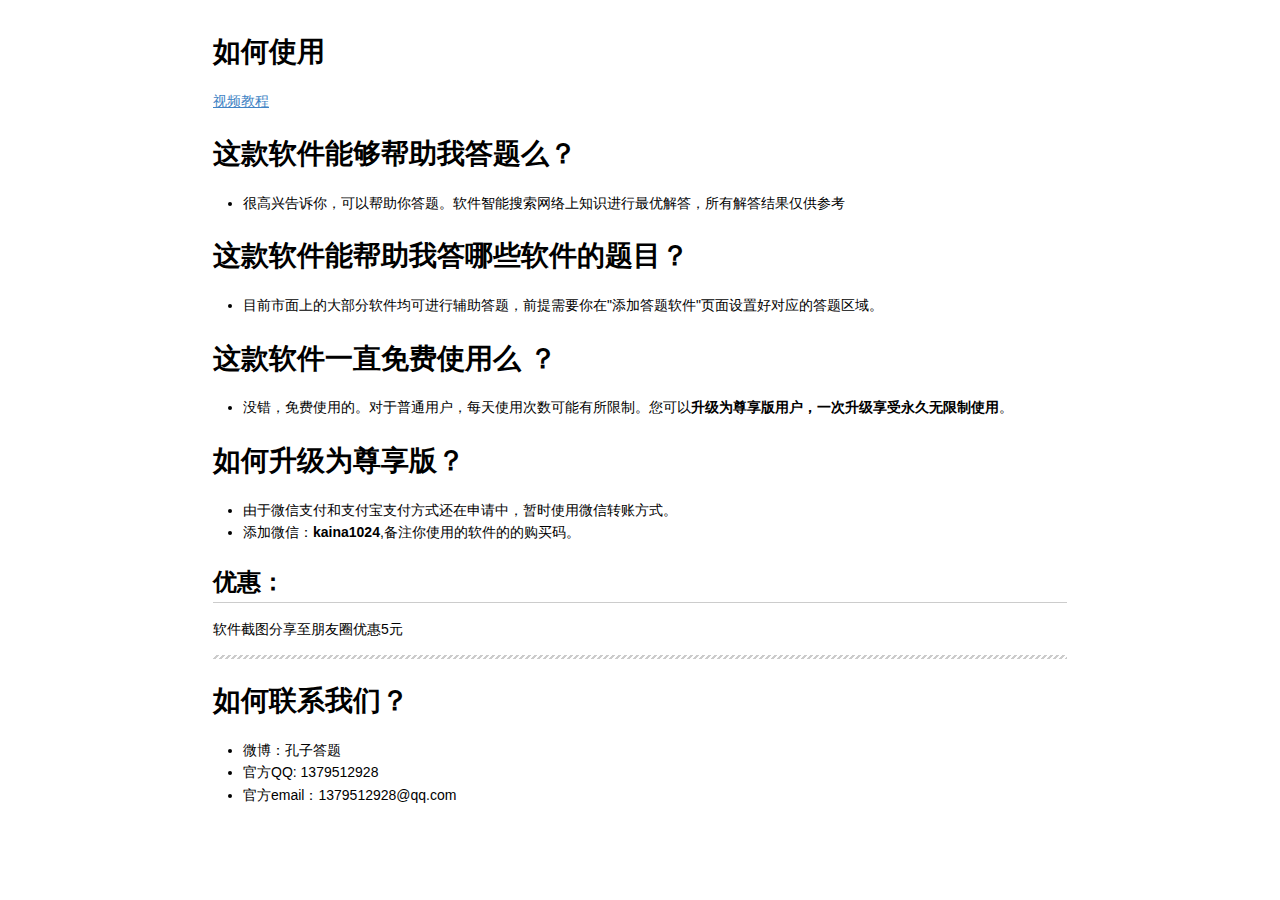
==== index.html @ ead8c7f6 "Update index.html" ====
<!DOCTYPE html>
<html>

<head>

<meta charset="utf-8">
<meta name="viewport" content="width=device-width, initial-scale=1.0, user-scalable=yes">
<title>孔子答题，一切如此简单</title>


<style type="text/css">
body {
  font-family: Helvetica, arial, sans-serif;
  font-size: 14px;
  line-height: 1.6;
  padding-top: 10px;
  padding-bottom: 10px;
  background-color: white;
  padding: 30px; }

body > *:first-child {
  margin-top: 0 !important; }
body > *:last-child {
  margin-bottom: 0 !important; }

a {
  color: #4183C4; }
a.absent {
  color: #cc0000; }
a.anchor {
  display: block;
  padding-left: 30px;
  margin-left: -30px;
  cursor: pointer;
  position: absolute;
  top: 0;
  left: 0;
  bottom: 0; }

h1, h2, h3, h4, h5, h6 {
  margin: 20px 0 10px;
  padding: 0;
  font-weight: bold;
  -webkit-font-smoothing: antialiased;
  cursor: text;
  position: relative; }

h1:hover a.anchor, h2:hover a.anchor, h3:hover a.anchor, h4:hover a.anchor, h5:hover a.anchor, h6:hover a.anchor {
  background: url([data-uri]) no-repeat 10px center;
  text-decoration: none; }

h1 tt, h1 code {
  font-size: inherit; }

h2 tt, h2 code {
  font-size: inherit; }

h3 tt, h3 code {
  font-size: inherit; }

h4 tt, h4 code {
  font-size: inherit; }

h5 tt, h5 code {
  font-size: inherit; }

h6 tt, h6 code {
  font-size: inherit; }

h1 {
  font-size: 28px;
  color: black; }

h2 {
  font-size: 24px;
  border-bottom: 1px solid #cccccc;
  color: black; }

h3 {
  font-size: 18px; }

h4 {
  font-size: 16px; }

h5 {
  font-size: 14px; }

h6 {
  color: #777777;
  font-size: 14px; }

p, blockquote, ul, ol, dl, li, table, pre {
  margin: 15px 0; }

hr {
  background: transparent url([data-uri]) repeat-x 0 0;
  border: 0 none;
  color: #cccccc;
  height: 4px;
  padding: 0;
}

body > h2:first-child {
  margin-top: 0;
  padding-top: 0; }
body > h1:first-child {
  margin-top: 0;
  padding-top: 0; }
  body > h1:first-child + h2 {
    margin-top: 0;
    padding-top: 0; }
body > h3:first-child, body > h4:first-child, body > h5:first-child, body > h6:first-child {
  margin-top: 0;
  padding-top: 0; }

a:first-child h1, a:first-child h2, a:first-child h3, a:first-child h4, a:first-child h5, a:first-child h6 {
  margin-top: 0;
  padding-top: 0; }

h1 p, h2 p, h3 p, h4 p, h5 p, h6 p {
  margin-top: 0; }

li p.first {
  display: inline-block; }
li {
  margin: 0; }
ul, ol {
  padding-left: 30px; }

ul :first-child, ol :first-child {
  margin-top: 0; }

dl {
  padding: 0; }
  dl dt {
    font-size: 14px;
    font-weight: bold;
    font-style: italic;
    padding: 0;
    margin: 15px 0 5px; }
    dl dt:first-child {
      padding: 0; }
    dl dt > :first-child {
      margin-top: 0; }
    dl dt > :last-child {
      margin-bottom: 0; }
  dl dd {
    margin: 0 0 15px;
    padding: 0 15px; }
    dl dd > :first-child {
      margin-top: 0; }
    dl dd > :last-child {
      margin-bottom: 0; }

blockquote {
  border-left: 4px solid #dddddd;
  padding: 0 15px;
  color: #777777; }
  blockquote > :first-child {
    margin-top: 0; }
  blockquote > :last-child {
    margin-bottom: 0; }

table {
  padding: 0;border-collapse: collapse; }
  table tr {
    border-top: 1px solid #cccccc;
    background-color: white;
    margin: 0;
    padding: 0; }
    table tr:nth-child(2n) {
      background-color: #f8f8f8; }
    table tr th {
      font-weight: bold;
      border: 1px solid #cccccc;
      margin: 0;
      padding: 6px 13px; }
    table tr td {
      border: 1px solid #cccccc;
      margin: 0;
      padding: 6px 13px; }
    table tr th :first-child, table tr td :first-child {
      margin-top: 0; }
    table tr th :last-child, table tr td :last-child {
      margin-bottom: 0; }

img {
  max-width: 100%; }

span.frame {
  display: block;
  overflow: hidden; }
  span.frame > span {
    border: 1px solid #dddddd;
    display: block;
    float: left;
    overflow: hidden;
    margin: 13px 0 0;
    padding: 7px;
    width: auto; }
  span.frame span img {
    display: block;
    float: left; }
  span.frame span span {
    clear: both;
    color: #333333;
    display: block;
    padding: 5px 0 0; }
span.align-center {
  display: block;
  overflow: hidden;
  clear: both; }
  span.align-center > span {
    display: block;
    overflow: hidden;
    margin: 13px auto 0;
    text-align: center; }
  span.align-center span img {
    margin: 0 auto;
    text-align: center; }
span.align-right {
  display: block;
  overflow: hidden;
  clear: both; }
  span.align-right > span {
    display: block;
    overflow: hidden;
    margin: 13px 0 0;
    text-align: right; }
  span.align-right span img {
    margin: 0;
    text-align: right; }
span.float-left {
  display: block;
  margin-right: 13px;
  overflow: hidden;
  float: left; }
  span.float-left span {
    margin: 13px 0 0; }
span.float-right {
  display: block;
  margin-left: 13px;
  overflow: hidden;
  float: right; }
  span.float-right > span {
    display: block;
    overflow: hidden;
    margin: 13px auto 0;
    text-align: right; }

code, tt {
  margin: 0 2px;
  padding: 0 5px;
  white-space: nowrap;
  border: 1px solid #eaeaea;
  background-color: #f8f8f8;
  border-radius: 3px; }

pre code {
  margin: 0;
  padding: 0;
  white-space: pre;
  border: none;
  background: transparent; }

.highlight pre {
  background-color: #f8f8f8;
  border: 1px solid #cccccc;
  font-size: 13px;
  line-height: 19px;
  overflow: auto;
  padding: 6px 10px;
  border-radius: 3px; }

pre {
  background-color: #f8f8f8;
  border: 1px solid #cccccc;
  font-size: 13px;
  line-height: 19px;
  overflow: auto;
  padding: 6px 10px;
  border-radius: 3px; }
  pre code, pre tt {
    background-color: transparent;
    border: none; }

sup {
    font-size: 0.83em;
    vertical-align: super;
    line-height: 0;
}

kbd {
  display: inline-block;
  padding: 3px 5px;
  font-size: 11px;
  line-height: 10px;
  color: #555;
  vertical-align: middle;
  background-color: #fcfcfc;
  border: solid 1px #ccc;
  border-bottom-color: #bbb;
  border-radius: 3px;
  box-shadow: inset 0 -1px 0 #bbb
}

* {
	-webkit-print-color-adjust: exact;
}
@media screen and (min-width: 914px) {
    body {
        width: 854px;
        margin:0 auto;
    }
}
@media print {
	table, pre {
		page-break-inside: avoid;
	}
	pre {
		word-wrap: break-word;
	}
}
</style>

<style type="text/css">
/**
 * prism.js default theme for JavaScript, CSS and HTML
 * Based on dabblet (http://dabblet.com)
 * @author Lea Verou
 */

code[class*="language-"],
pre[class*="language-"] {
	color: black;
	background: none;
	text-shadow: 0 1px white;
	font-family: Consolas, Monaco, 'Andale Mono', 'Ubuntu Mono', monospace;
	text-align: left;
	white-space: pre;
	word-spacing: normal;
	word-break: normal;
	word-wrap: normal;
	line-height: 1.5;

	-moz-tab-size: 4;
	-o-tab-size: 4;
	tab-size: 4;

	-webkit-hyphens: none;
	-moz-hyphens: none;
	-ms-hyphens: none;
	hyphens: none;
}

pre[class*="language-"]::-moz-selection, pre[class*="language-"] ::-moz-selection,
code[class*="language-"]::-moz-selection, code[class*="language-"] ::-moz-selection {
	text-shadow: none;
	background: #b3d4fc;
}

pre[class*="language-"]::selection, pre[class*="language-"] ::selection,
code[class*="language-"]::selection, code[class*="language-"] ::selection {
	text-shadow: none;
	background: #b3d4fc;
}

@media print {
	code[class*="language-"],
	pre[class*="language-"] {
		text-shadow: none;
	}
}

/* Code blocks */
pre[class*="language-"] {
	padding: 1em;
	margin: .5em 0;
	overflow: auto;
}

:not(pre) > code[class*="language-"],
pre[class*="language-"] {
	background: #f5f2f0;
}

/* Inline code */
:not(pre) > code[class*="language-"] {
	padding: .1em;
	border-radius: .3em;
	white-space: normal;
}

.token.comment,
.token.prolog,
.token.doctype,
.token.cdata {
	color: slategray;
}

.token.punctuation {
	color: #999;
}

.namespace {
	opacity: .7;
}

.token.property,
.token.tag,
.token.boolean,
.token.number,
.token.constant,
.token.symbol,
.token.deleted {
	color: #905;
}

.token.selector,
.token.attr-name,
.token.string,
.token.char,
.token.builtin,
.token.inserted {
	color: #690;
}

.token.operator,
.token.entity,
.token.url,
.language-css .token.string,
.style .token.string {
	color: #a67f59;
	background: hsla(0, 0%, 100%, .5);
}

.token.atrule,
.token.attr-value,
.token.keyword {
	color: #07a;
}

.token.function {
	color: #DD4A68;
}

.token.regex,
.token.important,
.token.variable {
	color: #e90;
}

.token.important,
.token.bold {
	font-weight: bold;
}
.token.italic {
	font-style: italic;
}

.token.entity {
	cursor: help;
}
</style>


</head>

<body>

<h1 id="toc_0">如何使用</h1>

<p><a href="http://www.meipai.com/media/944065412?uid=1571356041">视频教程</a></p>

<h1 id="toc_1">这款软件能够帮助我答题么？</h1>

<ul>
<li>很高兴告诉你，可以帮助你答题。软件智能搜索网络上知识进行最优解答，所有解答结果仅供参考</li>
</ul>

<h1 id="toc_2">这款软件能帮助我答哪些软件的题目？</h1>

<ul>
<li>目前市面上的大部分软件均可进行辅助答题，前提需要你在&quot;添加答题软件&quot;页面设置好对应的答题区域。</li>
</ul>

<h1 id="toc_3">这款软件一直免费使用么 ？</h1>

<ul>
<li>没错，免费使用的。对于普通用户，每天使用次数可能有所限制。您可以<strong>升级为尊享版用户，一次升级享受永久无限制使用</strong>。</li>
</ul>

<h1 id="toc_4">如何升级为尊享版？</h1>

<ul>
<li>由于微信支付和支付宝支付方式还在申请中，暂时使用微信转账方式。</li>
<li>添加微信：<strong>kaina1024</strong>,备注你使用的软件的的购买码。</li>
</ul>

<h2 id="toc_5">优惠：</h2>

<p>软件截图分享至朋友圈优惠5元</p>

<hr>

<h1 id="toc_6">如何联系我们？</h1>

<ul>
<li>微博：孔子答题</li>
<li>官方QQ: 1379512928</li>
<li>官方email：1379512928@qq.com</li>
</ul>



<script type="text/javascript">
var _self="undefined"!=typeof window?window:"undefined"!=typeof WorkerGlobalScope&&self instanceof WorkerGlobalScope?self:{},Prism=function(){var e=/\blang(?:uage)?-(\w+)\b/i,t=0,n=_self.Prism={util:{encode:function(e){return e instanceof a?new a(e.type,n.util.encode(e.content),e.alias):"Array"===n.util.type(e)?e.map(n.util.encode):e.replace(/&/g,"&amp;").replace(/</g,"&lt;").replace(/\u00a0/g," ")},type:function(e){return Object.prototype.toString.call(e).match(/\[object (\w+)\]/)[1]},objId:function(e){return e.__id||Object.defineProperty(e,"__id",{value:++t}),e.__id},clone:function(e){var t=n.util.type(e);switch(t){case"Object":var a={};for(var r in e)e.hasOwnProperty(r)&&(a[r]=n.util.clone(e[r]));return a;case"Array":return e.map&&e.map(function(e){return n.util.clone(e)})}return e}},languages:{extend:function(e,t){var a=n.util.clone(n.languages[e]);for(var r in t)a[r]=t[r];return a},insertBefore:function(e,t,a,r){r=r||n.languages;var l=r[e];if(2==arguments.length){a=arguments[1];for(var i in a)a.hasOwnProperty(i)&&(l[i]=a[i]);return l}var o={};for(var s in l)if(l.hasOwnProperty(s)){if(s==t)for(var i in a)a.hasOwnProperty(i)&&(o[i]=a[i]);o[s]=l[s]}return n.languages.DFS(n.languages,function(t,n){n===r[e]&&t!=e&&(this[t]=o)}),r[e]=o},DFS:function(e,t,a,r){r=r||{};for(var l in e)e.hasOwnProperty(l)&&(t.call(e,l,e[l],a||l),"Object"!==n.util.type(e[l])||r[n.util.objId(e[l])]?"Array"!==n.util.type(e[l])||r[n.util.objId(e[l])]||(r[n.util.objId(e[l])]=!0,n.languages.DFS(e[l],t,l,r)):(r[n.util.objId(e[l])]=!0,n.languages.DFS(e[l],t,null,r)))}},plugins:{},highlightAll:function(e,t){var a={callback:t,selector:'code[class*="language-"], [class*="language-"] code, code[class*="lang-"], [class*="lang-"] code'};n.hooks.run("before-highlightall",a);for(var r,l=a.elements||document.querySelectorAll(a.selector),i=0;r=l[i++];)n.highlightElement(r,e===!0,a.callback)},highlightElement:function(t,a,r){for(var l,i,o=t;o&&!e.test(o.className);)o=o.parentNode;o&&(l=(o.className.match(e)||[,""])[1],i=n.languages[l]),t.className=t.className.replace(e,"").replace(/\s+/g," ")+" language-"+l,o=t.parentNode,/pre/i.test(o.nodeName)&&(o.className=o.className.replace(e,"").replace(/\s+/g," ")+" language-"+l);var s=t.textContent,u={element:t,language:l,grammar:i,code:s};if(!s||!i)return n.hooks.run("complete",u),void 0;if(n.hooks.run("before-highlight",u),a&&_self.Worker){var c=new Worker(n.filename);c.onmessage=function(e){u.highlightedCode=e.data,n.hooks.run("before-insert",u),u.element.innerHTML=u.highlightedCode,r&&r.call(u.element),n.hooks.run("after-highlight",u),n.hooks.run("complete",u)},c.postMessage(JSON.stringify({language:u.language,code:u.code,immediateClose:!0}))}else u.highlightedCode=n.highlight(u.code,u.grammar,u.language),n.hooks.run("before-insert",u),u.element.innerHTML=u.highlightedCode,r&&r.call(t),n.hooks.run("after-highlight",u),n.hooks.run("complete",u)},highlight:function(e,t,r){var l=n.tokenize(e,t);return a.stringify(n.util.encode(l),r)},tokenize:function(e,t){var a=n.Token,r=[e],l=t.rest;if(l){for(var i in l)t[i]=l[i];delete t.rest}e:for(var i in t)if(t.hasOwnProperty(i)&&t[i]){var o=t[i];o="Array"===n.util.type(o)?o:[o];for(var s=0;s<o.length;++s){var u=o[s],c=u.inside,g=!!u.lookbehind,h=!!u.greedy,f=0,d=u.alias;u=u.pattern||u;for(var p=0;p<r.length;p++){var m=r[p];if(r.length>e.length)break e;if(!(m instanceof a)){u.lastIndex=0;var y=u.exec(m),v=1;if(!y&&h&&p!=r.length-1){var b=r[p+1].matchedStr||r[p+1],k=m+b;if(p<r.length-2&&(k+=r[p+2].matchedStr||r[p+2]),u.lastIndex=0,y=u.exec(k),!y)continue;var w=y.index+(g?y[1].length:0);if(w>=m.length)continue;var _=y.index+y[0].length,P=m.length+b.length;if(v=3,P>=_){if(r[p+1].greedy)continue;v=2,k=k.slice(0,P)}m=k}if(y){g&&(f=y[1].length);var w=y.index+f,y=y[0].slice(f),_=w+y.length,S=m.slice(0,w),O=m.slice(_),j=[p,v];S&&j.push(S);var A=new a(i,c?n.tokenize(y,c):y,d,y,h);j.push(A),O&&j.push(O),Array.prototype.splice.apply(r,j)}}}}}return r},hooks:{all:{},add:function(e,t){var a=n.hooks.all;a[e]=a[e]||[],a[e].push(t)},run:function(e,t){var a=n.hooks.all[e];if(a&&a.length)for(var r,l=0;r=a[l++];)r(t)}}},a=n.Token=function(e,t,n,a,r){this.type=e,this.content=t,this.alias=n,this.matchedStr=a||null,this.greedy=!!r};if(a.stringify=function(e,t,r){if("string"==typeof e)return e;if("Array"===n.util.type(e))return e.map(function(n){return a.stringify(n,t,e)}).join("");var l={type:e.type,content:a.stringify(e.content,t,r),tag:"span",classes:["token",e.type],attributes:{},language:t,parent:r};if("comment"==l.type&&(l.attributes.spellcheck="true"),e.alias){var i="Array"===n.util.type(e.alias)?e.alias:[e.alias];Array.prototype.push.apply(l.classes,i)}n.hooks.run("wrap",l);var o="";for(var s in l.attributes)o+=(o?" ":"")+s+'="'+(l.attributes[s]||"")+'"';return"<"+l.tag+' class="'+l.classes.join(" ")+'" '+o+">"+l.content+"</"+l.tag+">"},!_self.document)return _self.addEventListener?(_self.addEventListener("message",function(e){var t=JSON.parse(e.data),a=t.language,r=t.code,l=t.immediateClose;_self.postMessage(n.highlight(r,n.languages[a],a)),l&&_self.close()},!1),_self.Prism):_self.Prism;var r=document.currentScript||[].slice.call(document.getElementsByTagName("script")).pop();return r&&(n.filename=r.src,document.addEventListener&&!r.hasAttribute("data-manual")&&document.addEventListener("DOMContentLoaded",n.highlightAll)),_self.Prism}();"undefined"!=typeof module&&module.exports&&(module.exports=Prism),"undefined"!=typeof global&&(global.Prism=Prism);
</script>


</body>

</html>
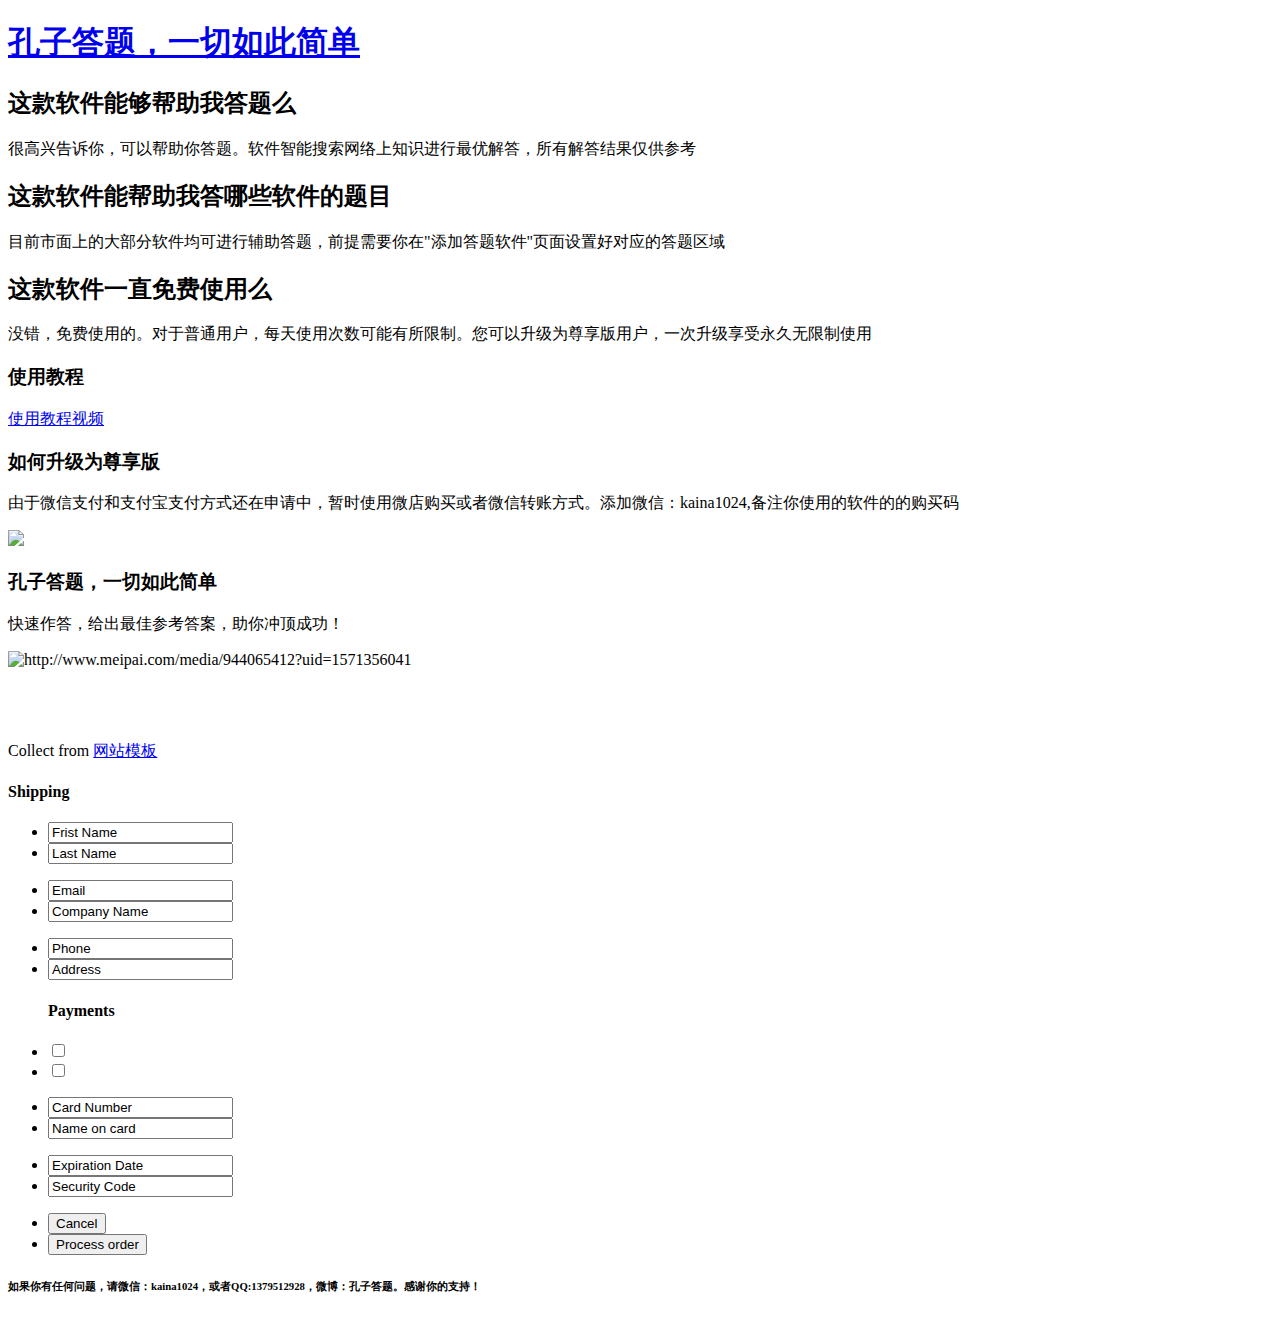
==== commit 783553e1: "Update index.html" ====
--- a/index.html
+++ b/index.html
@@ -1,523 +1,333 @@
-<!DOCTYPE html>
+<!DOCTYPE HTML>
 <html>
-
 <head>
-
-<meta charset="utf-8">
-<meta name="viewport" content="width=device-width, initial-scale=1.0, user-scalable=yes">
 <title>孔子答题，一切如此简单</title>
-
-
-<style type="text/css">
-body {
-  font-family: Helvetica, arial, sans-serif;
-  font-size: 14px;
-  line-height: 1.6;
-  padding-top: 10px;
-  padding-bottom: 10px;
-  background-color: white;
-  padding: 30px; }
-
-body > *:first-child {
-  margin-top: 0 !important; }
-body > *:last-child {
-  margin-bottom: 0 !important; }
-
-a {
-  color: #4183C4; }
-a.absent {
-  color: #cc0000; }
-a.anchor {
-  display: block;
-  padding-left: 30px;
-  margin-left: -30px;
-  cursor: pointer;
-  position: absolute;
-  top: 0;
-  left: 0;
-  bottom: 0; }
-
-h1, h2, h3, h4, h5, h6 {
-  margin: 20px 0 10px;
-  padding: 0;
-  font-weight: bold;
-  -webkit-font-smoothing: antialiased;
-  cursor: text;
-  position: relative; }
-
-h1:hover a.anchor, h2:hover a.anchor, h3:hover a.anchor, h4:hover a.anchor, h5:hover a.anchor, h6:hover a.anchor {
-  background: url([data-uri]) no-repeat 10px center;
-  text-decoration: none; }
-
-h1 tt, h1 code {
-  font-size: inherit; }
-
-h2 tt, h2 code {
-  font-size: inherit; }
-
-h3 tt, h3 code {
-  font-size: inherit; }
-
-h4 tt, h4 code {
-  font-size: inherit; }
-
-h5 tt, h5 code {
-  font-size: inherit; }
-
-h6 tt, h6 code {
-  font-size: inherit; }
-
-h1 {
-  font-size: 28px;
-  color: black; }
-
-h2 {
-  font-size: 24px;
-  border-bottom: 1px solid #cccccc;
-  color: black; }
-
-h3 {
-  font-size: 18px; }
-
-h4 {
-  font-size: 16px; }
-
-h5 {
-  font-size: 14px; }
-
-h6 {
-  color: #777777;
-  font-size: 14px; }
-
-p, blockquote, ul, ol, dl, li, table, pre {
-  margin: 15px 0; }
-
-hr {
-  background: transparent url([data-uri]) repeat-x 0 0;
-  border: 0 none;
-  color: #cccccc;
-  height: 4px;
-  padding: 0;
-}
-
-body > h2:first-child {
-  margin-top: 0;
-  padding-top: 0; }
-body > h1:first-child {
-  margin-top: 0;
-  padding-top: 0; }
-  body > h1:first-child + h2 {
-    margin-top: 0;
-    padding-top: 0; }
-body > h3:first-child, body > h4:first-child, body > h5:first-child, body > h6:first-child {
-  margin-top: 0;
-  padding-top: 0; }
-
-a:first-child h1, a:first-child h2, a:first-child h3, a:first-child h4, a:first-child h5, a:first-child h6 {
-  margin-top: 0;
-  padding-top: 0; }
-
-h1 p, h2 p, h3 p, h4 p, h5 p, h6 p {
-  margin-top: 0; }
-
-li p.first {
-  display: inline-block; }
-li {
-  margin: 0; }
-ul, ol {
-  padding-left: 30px; }
-
-ul :first-child, ol :first-child {
-  margin-top: 0; }
-
-dl {
-  padding: 0; }
-  dl dt {
-    font-size: 14px;
-    font-weight: bold;
-    font-style: italic;
-    padding: 0;
-    margin: 15px 0 5px; }
-    dl dt:first-child {
-      padding: 0; }
-    dl dt > :first-child {
-      margin-top: 0; }
-    dl dt > :last-child {
-      margin-bottom: 0; }
-  dl dd {
-    margin: 0 0 15px;
-    padding: 0 15px; }
-    dl dd > :first-child {
-      margin-top: 0; }
-    dl dd > :last-child {
-      margin-bottom: 0; }
-
-blockquote {
-  border-left: 4px solid #dddddd;
-  padding: 0 15px;
-  color: #777777; }
-  blockquote > :first-child {
-    margin-top: 0; }
-  blockquote > :last-child {
-    margin-bottom: 0; }
-
-table {
-  padding: 0;border-collapse: collapse; }
-  table tr {
-    border-top: 1px solid #cccccc;
-    background-color: white;
-    margin: 0;
-    padding: 0; }
-    table tr:nth-child(2n) {
-      background-color: #f8f8f8; }
-    table tr th {
-      font-weight: bold;
-      border: 1px solid #cccccc;
-      margin: 0;
-      padding: 6px 13px; }
-    table tr td {
-      border: 1px solid #cccccc;
-      margin: 0;
-      padding: 6px 13px; }
-    table tr th :first-child, table tr td :first-child {
-      margin-top: 0; }
-    table tr th :last-child, table tr td :last-child {
-      margin-bottom: 0; }
-
-img {
-  max-width: 100%; }
-
-span.frame {
-  display: block;
-  overflow: hidden; }
-  span.frame > span {
-    border: 1px solid #dddddd;
-    display: block;
-    float: left;
-    overflow: hidden;
-    margin: 13px 0 0;
-    padding: 7px;
-    width: auto; }
-  span.frame span img {
-    display: block;
-    float: left; }
-  span.frame span span {
-    clear: both;
-    color: #333333;
-    display: block;
-    padding: 5px 0 0; }
-span.align-center {
-  display: block;
-  overflow: hidden;
-  clear: both; }
-  span.align-center > span {
-    display: block;
-    overflow: hidden;
-    margin: 13px auto 0;
-    text-align: center; }
-  span.align-center span img {
-    margin: 0 auto;
-    text-align: center; }
-span.align-right {
-  display: block;
-  overflow: hidden;
-  clear: both; }
-  span.align-right > span {
-    display: block;
-    overflow: hidden;
-    margin: 13px 0 0;
-    text-align: right; }
-  span.align-right span img {
-    margin: 0;
-    text-align: right; }
-span.float-left {
-  display: block;
-  margin-right: 13px;
-  overflow: hidden;
-  float: left; }
-  span.float-left span {
-    margin: 13px 0 0; }
-span.float-right {
-  display: block;
-  margin-left: 13px;
-  overflow: hidden;
-  float: right; }
-  span.float-right > span {
-    display: block;
-    overflow: hidden;
-    margin: 13px auto 0;
-    text-align: right; }
-
-code, tt {
-  margin: 0 2px;
-  padding: 0 5px;
-  white-space: nowrap;
-  border: 1px solid #eaeaea;
-  background-color: #f8f8f8;
-  border-radius: 3px; }
-
-pre code {
-  margin: 0;
-  padding: 0;
-  white-space: pre;
-  border: none;
-  background: transparent; }
-
-.highlight pre {
-  background-color: #f8f8f8;
-  border: 1px solid #cccccc;
-  font-size: 13px;
-  line-height: 19px;
-  overflow: auto;
-  padding: 6px 10px;
-  border-radius: 3px; }
-
-pre {
-  background-color: #f8f8f8;
-  border: 1px solid #cccccc;
-  font-size: 13px;
-  line-height: 19px;
-  overflow: auto;
-  padding: 6px 10px;
-  border-radius: 3px; }
-  pre code, pre tt {
-    background-color: transparent;
-    border: none; }
-
-sup {
-    font-size: 0.83em;
-    vertical-align: super;
-    line-height: 0;
-}
-
-kbd {
-  display: inline-block;
-  padding: 3px 5px;
-  font-size: 11px;
-  line-height: 10px;
-  color: #555;
-  vertical-align: middle;
-  background-color: #fcfcfc;
-  border: solid 1px #ccc;
-  border-bottom-color: #bbb;
-  border-radius: 3px;
-  box-shadow: inset 0 -1px 0 #bbb
-}
-
-* {
-	-webkit-print-color-adjust: exact;
-}
-@media screen and (min-width: 914px) {
-    body {
-        width: 854px;
-        margin:0 auto;
-    }
-}
-@media print {
-	table, pre {
-		page-break-inside: avoid;
-	}
-	pre {
-		word-wrap: break-word;
-	}
-}
-</style>
-
-<style type="text/css">
-/**
- * prism.js default theme for JavaScript, CSS and HTML
- * Based on dabblet (http://dabblet.com)
- * @author Lea Verou
- */
-
-code[class*="language-"],
-pre[class*="language-"] {
-	color: black;
-	background: none;
-	text-shadow: 0 1px white;
-	font-family: Consolas, Monaco, 'Andale Mono', 'Ubuntu Mono', monospace;
-	text-align: left;
-	white-space: pre;
-	word-spacing: normal;
-	word-break: normal;
-	word-wrap: normal;
-	line-height: 1.5;
-
-	-moz-tab-size: 4;
-	-o-tab-size: 4;
-	tab-size: 4;
-
-	-webkit-hyphens: none;
-	-moz-hyphens: none;
-	-ms-hyphens: none;
-	hyphens: none;
-}
-
-pre[class*="language-"]::-moz-selection, pre[class*="language-"] ::-moz-selection,
-code[class*="language-"]::-moz-selection, code[class*="language-"] ::-moz-selection {
-	text-shadow: none;
-	background: #b3d4fc;
-}
-
-pre[class*="language-"]::selection, pre[class*="language-"] ::selection,
-code[class*="language-"]::selection, code[class*="language-"] ::selection {
-	text-shadow: none;
-	background: #b3d4fc;
-}
-
-@media print {
-	code[class*="language-"],
-	pre[class*="language-"] {
-		text-shadow: none;
-	}
-}
-
-/* Code blocks */
-pre[class*="language-"] {
-	padding: 1em;
-	margin: .5em 0;
-	overflow: auto;
-}
-
-:not(pre) > code[class*="language-"],
-pre[class*="language-"] {
-	background: #f5f2f0;
-}
-
-/* Inline code */
-:not(pre) > code[class*="language-"] {
-	padding: .1em;
-	border-radius: .3em;
-	white-space: normal;
-}
-
-.token.comment,
-.token.prolog,
-.token.doctype,
-.token.cdata {
-	color: slategray;
-}
-
-.token.punctuation {
-	color: #999;
-}
-
-.namespace {
-	opacity: .7;
-}
-
-.token.property,
-.token.tag,
-.token.boolean,
-.token.number,
-.token.constant,
-.token.symbol,
-.token.deleted {
-	color: #905;
-}
-
-.token.selector,
-.token.attr-name,
-.token.string,
-.token.char,
-.token.builtin,
-.token.inserted {
-	color: #690;
-}
-
-.token.operator,
-.token.entity,
-.token.url,
-.language-css .token.string,
-.style .token.string {
-	color: #a67f59;
-	background: hsla(0, 0%, 100%, .5);
-}
-
-.token.atrule,
-.token.attr-value,
-.token.keyword {
-	color: #07a;
-}
-
-.token.function {
-	color: #DD4A68;
-}
-
-.token.regex,
-.token.important,
-.token.variable {
-	color: #e90;
-}
-
-.token.important,
-.token.bold {
-	font-weight: bold;
-}
-.token.italic {
-	font-style: italic;
-}
-
-.token.entity {
-	cursor: help;
-}
-</style>
-
-
+<meta http-equiv="Content-Type" content="text/html; charset=utf-8" />
+<meta name="viewport" content="width=device-width, initial-scale=1, maximum-scale=1">
+<link href="css/style.css" rel="stylesheet" type="text/css" media="all" />
+<link href="css/slimmenu.css" rel="stylesheet" media="screen">
+<link rel="stylesheet" type="text/css" href="css/magnific-popup.css">
+<script src="js/jquery.min.js"></script>
 </head>
-
 <body>
 
-<h1 id="toc_0">如何使用</h1>
-
-<p><a href="http://www.meipai.com/media/944065412?uid=1571356041">视频教程</a></p>
-
-<h1 id="toc_1">这款软件能够帮助我答题么？</h1>
-
-<ul>
-<li>很高兴告诉你，可以帮助你答题。软件智能搜索网络上知识进行最优解答，所有解答结果仅供参考</li>
-</ul>
-
-<h1 id="toc_2">这款软件能帮助我答哪些软件的题目？</h1>
-
-<ul>
-<li>目前市面上的大部分软件均可进行辅助答题，前提需要你在&quot;添加答题软件&quot;页面设置好对应的答题区域。</li>
-</ul>
-
-<h1 id="toc_3">这款软件一直免费使用么 ？</h1>
-
-<ul>
-<li>没错，免费使用的。对于普通用户，每天使用次数可能有所限制。您可以<strong>升级为尊享版用户，一次升级享受永久无限制使用</strong>。</li>
-</ul>
-
-<h1 id="toc_4">如何升级为尊享版？</h1>
-
-<ul>
-<li>由于微信支付和支付宝支付方式还在申请中，暂时使用微信转账方式。</li>
-<li>添加微信：<strong>kaina1024</strong>,备注你使用的软件的的购买码。</li>
-</ul>
-
-<h2 id="toc_5">优惠：</h2>
-
-<p>软件截图分享至朋友圈优惠5元</p>
-
-<hr>
-
-<h1 id="toc_6">如何联系我们？</h1>
-
-<ul>
-<li>微博：孔子答题</li>
-<li>官方QQ: 1379512928</li>
-<li>官方email：1379512928@qq.com</li>
-</ul>
-
-
-
-<script type="text/javascript">
-var _self="undefined"!=typeof window?window:"undefined"!=typeof WorkerGlobalScope&&self instanceof WorkerGlobalScope?self:{},Prism=function(){var e=/\blang(?:uage)?-(\w+)\b/i,t=0,n=_self.Prism={util:{encode:function(e){return e instanceof a?new a(e.type,n.util.encode(e.content),e.alias):"Array"===n.util.type(e)?e.map(n.util.encode):e.replace(/&/g,"&amp;").replace(/</g,"&lt;").replace(/\u00a0/g," ")},type:function(e){return Object.prototype.toString.call(e).match(/\[object (\w+)\]/)[1]},objId:function(e){return e.__id||Object.defineProperty(e,"__id",{value:++t}),e.__id},clone:function(e){var t=n.util.type(e);switch(t){case"Object":var a={};for(var r in e)e.hasOwnProperty(r)&&(a[r]=n.util.clone(e[r]));return a;case"Array":return e.map&&e.map(function(e){return n.util.clone(e)})}return e}},languages:{extend:function(e,t){var a=n.util.clone(n.languages[e]);for(var r in t)a[r]=t[r];return a},insertBefore:function(e,t,a,r){r=r||n.languages;var l=r[e];if(2==arguments.length){a=arguments[1];for(var i in a)a.hasOwnProperty(i)&&(l[i]=a[i]);return l}var o={};for(var s in l)if(l.hasOwnProperty(s)){if(s==t)for(var i in a)a.hasOwnProperty(i)&&(o[i]=a[i]);o[s]=l[s]}return n.languages.DFS(n.languages,function(t,n){n===r[e]&&t!=e&&(this[t]=o)}),r[e]=o},DFS:function(e,t,a,r){r=r||{};for(var l in e)e.hasOwnProperty(l)&&(t.call(e,l,e[l],a||l),"Object"!==n.util.type(e[l])||r[n.util.objId(e[l])]?"Array"!==n.util.type(e[l])||r[n.util.objId(e[l])]||(r[n.util.objId(e[l])]=!0,n.languages.DFS(e[l],t,l,r)):(r[n.util.objId(e[l])]=!0,n.languages.DFS(e[l],t,null,r)))}},plugins:{},highlightAll:function(e,t){var a={callback:t,selector:'code[class*="language-"], [class*="language-"] code, code[class*="lang-"], [class*="lang-"] code'};n.hooks.run("before-highlightall",a);for(var r,l=a.elements||document.querySelectorAll(a.selector),i=0;r=l[i++];)n.highlightElement(r,e===!0,a.callback)},highlightElement:function(t,a,r){for(var l,i,o=t;o&&!e.test(o.className);)o=o.parentNode;o&&(l=(o.className.match(e)||[,""])[1],i=n.languages[l]),t.className=t.className.replace(e,"").replace(/\s+/g," ")+" language-"+l,o=t.parentNode,/pre/i.test(o.nodeName)&&(o.className=o.className.replace(e,"").replace(/\s+/g," ")+" language-"+l);var s=t.textContent,u={element:t,language:l,grammar:i,code:s};if(!s||!i)return n.hooks.run("complete",u),void 0;if(n.hooks.run("before-highlight",u),a&&_self.Worker){var c=new Worker(n.filename);c.onmessage=function(e){u.highlightedCode=e.data,n.hooks.run("before-insert",u),u.element.innerHTML=u.highlightedCode,r&&r.call(u.element),n.hooks.run("after-highlight",u),n.hooks.run("complete",u)},c.postMessage(JSON.stringify({language:u.language,code:u.code,immediateClose:!0}))}else u.highlightedCode=n.highlight(u.code,u.grammar,u.language),n.hooks.run("before-insert",u),u.element.innerHTML=u.highlightedCode,r&&r.call(t),n.hooks.run("after-highlight",u),n.hooks.run("complete",u)},highlight:function(e,t,r){var l=n.tokenize(e,t);return a.stringify(n.util.encode(l),r)},tokenize:function(e,t){var a=n.Token,r=[e],l=t.rest;if(l){for(var i in l)t[i]=l[i];delete t.rest}e:for(var i in t)if(t.hasOwnProperty(i)&&t[i]){var o=t[i];o="Array"===n.util.type(o)?o:[o];for(var s=0;s<o.length;++s){var u=o[s],c=u.inside,g=!!u.lookbehind,h=!!u.greedy,f=0,d=u.alias;u=u.pattern||u;for(var p=0;p<r.length;p++){var m=r[p];if(r.length>e.length)break e;if(!(m instanceof a)){u.lastIndex=0;var y=u.exec(m),v=1;if(!y&&h&&p!=r.length-1){var b=r[p+1].matchedStr||r[p+1],k=m+b;if(p<r.length-2&&(k+=r[p+2].matchedStr||r[p+2]),u.lastIndex=0,y=u.exec(k),!y)continue;var w=y.index+(g?y[1].length:0);if(w>=m.length)continue;var _=y.index+y[0].length,P=m.length+b.length;if(v=3,P>=_){if(r[p+1].greedy)continue;v=2,k=k.slice(0,P)}m=k}if(y){g&&(f=y[1].length);var w=y.index+f,y=y[0].slice(f),_=w+y.length,S=m.slice(0,w),O=m.slice(_),j=[p,v];S&&j.push(S);var A=new a(i,c?n.tokenize(y,c):y,d,y,h);j.push(A),O&&j.push(O),Array.prototype.splice.apply(r,j)}}}}}return r},hooks:{all:{},add:function(e,t){var a=n.hooks.all;a[e]=a[e]||[],a[e].push(t)},run:function(e,t){var a=n.hooks.all[e];if(a&&a.length)for(var r,l=0;r=a[l++];)r(t)}}},a=n.Token=function(e,t,n,a,r){this.type=e,this.content=t,this.alias=n,this.matchedStr=a||null,this.greedy=!!r};if(a.stringify=function(e,t,r){if("string"==typeof e)return e;if("Array"===n.util.type(e))return e.map(function(n){return a.stringify(n,t,e)}).join("");var l={type:e.type,content:a.stringify(e.content,t,r),tag:"span",classes:["token",e.type],attributes:{},language:t,parent:r};if("comment"==l.type&&(l.attributes.spellcheck="true"),e.alias){var i="Array"===n.util.type(e.alias)?e.alias:[e.alias];Array.prototype.push.apply(l.classes,i)}n.hooks.run("wrap",l);var o="";for(var s in l.attributes)o+=(o?" ":"")+s+'="'+(l.attributes[s]||"")+'"';return"<"+l.tag+' class="'+l.classes.join(" ")+'" '+o+">"+l.content+"</"+l.tag+">"},!_self.document)return _self.addEventListener?(_self.addEventListener("message",function(e){var t=JSON.parse(e.data),a=t.language,r=t.code,l=t.immediateClose;_self.postMessage(n.highlight(r,n.languages[a],a)),l&&_self.close()},!1),_self.Prism):_self.Prism;var r=document.currentScript||[].slice.call(document.getElementsByTagName("script")).pop();return r&&(n.filename=r.src,document.addEventListener&&!r.hasAttribute("data-manual")&&document.addEventListener("DOMContentLoaded",n.highlightAll)),_self.Prism}();"undefined"!=typeof module&&module.exports&&(module.exports=Prism),"undefined"!=typeof global&&(global.Prism=Prism);
-</script>
-
-
-</body>
-
+<div class="content" id="home">
+	<div class="header">
+		<div class="wrap">
+		      <header id="topnav">
+			        <nav>
+
+		        	</nav>
+			         <h1><a href="http://www.meipai.com/media/944065412?uid=1571356041">孔子答题，一切如此简单</a></h1>
+
+			        <div class="clear"> </div>
+		        </header>
+		    </div>
+		</div>
+		<!-----script------------->
+		<script type="text/javascript"  src="js/menu.js"></script>
+
+ 
+	<div class="slider" id="home"> 	
+		<div class="wrap">
+				<!---start-da-slider----->
+			<div id="da-slider" class="da-slider">
+				<div class="da-slide">
+					<h2>这款软件能够帮助我答题么</h2>
+					<p>很高兴告诉你，可以帮助你答题。软件智能搜索网络上知识进行最优解答，所有解答结果仅供参考</p>
+				</div>
+				<div class="da-slide">
+					<h2>这款软件能帮助我答哪些软件的题目</h2>
+					<p>目前市面上的大部分软件均可进行辅助答题，前提需要你在"添加答题软件"页面设置好对应的答题区域</p>
+				</div>
+				<div class="da-slide">
+					<h2>这款软件一直免费使用么</h2>
+					<p>没错，免费使用的。对于普通用户，每天使用次数可能有所限制。您可以升级为尊享版用户，一次升级享受永久无限制使用</p>
+				
+				</div>
+
+			 
+			</div>
+		
+			<script type="text/javascript" src="js/jquery.cslider.js"></script>
+					 <!---strat-slider---->
+				    <link rel="stylesheet" type="text/css" href="css/slider.css" />
+					<script type="text/javascript" src="js/modernizr.custom.28468.js"></script>
+						<script type="text/javascript">
+							$(function() {
+							
+								$('#da-slider').cslider({
+									autoplay	: true,
+									bgincrement	: 450
+								});
+							
+							});
+					</script>
+					<!---//End-da-slider----->
+			
+		</div>
+	</div>
+</div>
+<!---start-team----->
+	<div  class="team" id="team">
+		<div class="wrap">
+			<div class="section group">
+
+				<div class="col_1_of_1 span_1_of_1">
+				   <h3>使用教程</h3>
+				   	<a href="http://www.meipai.com/media/944065412?uid=1571356041">使用教程视频</a>
+				</div>
+
+				<div class="col_1_of_1 span_1_of_1">
+				   <h3>如何升级为尊享版</h3>
+				  <p>由于微信支付和支付宝支付方式还在申请中，暂时使用微店购买或者微信转账方式。添加微信：kaina1024,备注你使用的软件的的购买码</p>
+				</div>
+				
+				<div class="pen">
+					<img src="images/pen.png">
+				</div>
+		 </div>
+		</div>
+	</div>
+<!---//end-team----->
+	
+	<!---start-our story----->
+		<div  class="ourstory" id="ourstory">
+				<div class="our-story">
+					<h3>孔子答题，一切如此简单 </h3>
+					<p>快速作答，给出最佳参考答案，助你冲顶成功！</p>
+				</div>	
+			<div class="group_2" id="Portfolio">
+				<div class="group_2_items">
+						<div class="wrap">
+					<div id="owl-demo1">
+						
+
+					<div class="item">
+						<div class="carousel">
+						  	<div class="group_2_img1">
+								<img src="images/slider1.PNG" alt="http://www.meipai.com/media/944065412?uid=1571356041">
+							</div>
+						</div>
+					</div>	
+
+					<div class="item">
+						<div class="carousel">
+					  	    <div class="group_2_img1">
+								<img src="images/slider2.PNG" alt="">
+							</div>
+						 </div>
+					</div>	
+					<div class="item">
+						<div class="carousel">
+					  	    <div class="group_2_img1">
+								<img src="images/slider3.PNG" alt="">
+							</div>
+						 </div>
+					</div>
+					<div class="item">
+						<div class="carousel">
+					  	    <div class="group_2_img1">
+								<img src="images/slider4.PNG" alt="">
+							</div>
+						 </div>
+					</div>
+					<div class="item">
+						<div class="carousel">
+					  	    <div class="group_2_img1">
+								<img src="images/slider5.PNG" alt="">
+							</div>
+						 </div>
+					</div>		
+				</div>
+			</div>
+		</div>
+	</div>
+</div>
+<div class="copyrights">Collect from <a href="http://www.cssmoban.com/"  title="网站模板">网站模板</a></div>
+	<!-- Owl Carousel Assets -->
+		<link href="css/owl.carousel.css" rel="stylesheet">
+		     <!-- Owl Carousel Assets -->
+		    <!-- Prettify -->
+		    <script src="js/owl.carousel.js"></script>
+		        <script>
+		    $(document).ready(function() {
+		
+		      $("#owl-demo").owlCarousel({
+		        items : 1,
+		        lazyLoad : true,
+		        autoPlay : true,
+		        navigation : true,
+			    navigationText : ["",""],
+			    rewindNav :true,
+			    scrollPerPage :true,
+			    pagination : true,
+    			paginationNumbers: false,
+		      });
+		
+		    });
+		    $(document).ready(function() {
+		
+		      $("#owl-demo1").owlCarousel({
+		        items : 1,
+		        lazyLoad : true,
+		        autoPlay : true,
+		        navigation : true,
+			    navigationText : ["",""],
+			    rewindNav : true,
+			    scrollPerPage :true,
+			    pagination : false,
+    			paginationNumbers: false,
+		      });
+		
+		    });
+		   
+		    </script>
+		    	<!----start-pricingplans---->
+	 <div  class="blog" id="blog">	  
+		<div class="wrap">
+		<div class="pricing-plans">
+			 
+			 
+				<div class="pricing-grids">
+						 
+						 
+						 
+							<div class="clear"> </div>
+							<!-----pop-up-grid---->
+								 <div id="small-dialog" class="mfp-hide">
+									<div class="pop_up">
+									 	<div class="payment-online-form-left">
+											<form>
+												<h4><span class="shipping"> </span>Shipping</h4>
+												<ul>
+													<li><input class="text-box-dark" type="text" value="Frist Name" onFocus="this.value = '';" onBlur="if (this.value == '') {this.value = 'Frist Name';}"></li>
+													<li><input class="text-box-dark" type="text" value="Last Name" onFocus="this.value = '';" onBlur="if (this.value == '') {this.value = 'Last Name';}"></li>
+												</ul>
+												<ul>
+													<li><input class="text-box-dark" type="text" value="Email" onFocus="this.value = '';" onBlur="if (this.value == '') {this.value = 'Email';}"></li>
+													<li><input class="text-box-dark" type="text" value="Company Name" onFocus="this.value = '';" onBlur="if (this.value == '') {this.value = 'Company Name';}"></li>
+												</ul>
+												<ul>
+													<li><input class="text-box-dark" type="text" value="Phone" onFocus="this.value = '';" onBlur="if (this.value == '') {this.value = 'Phone';}"></li>
+													<li><input class="text-box-dark" type="text" value="Address" onFocus="this.value = '';" onBlur="if (this.value == '') {this.value = 'Address';}"></li>
+													<div class="clear"> </div>
+												</ul>
+												<div class="clear"> </div>
+											<ul class="payment-type">
+												<h4><span class="payment"> </span> Payments</h4>
+												<li><span class="col_checkbox">
+													<input id="3" class="css-checkbox1" type="checkbox">
+													<label for="3" name="demo_lbl_1" class="css-label1"> </label>
+													<a class="visa" href="#"> </a>
+													</span>
+													
+												</li>
+												<li>
+													<span class="col_checkbox">
+														<input id="4" class="css-checkbox2" type="checkbox">
+														<label for="4" name="demo_lbl_2" class="css-label2"> </label>
+														<a class="paypal" href="#"> </a>
+													</span>
+												</li>
+												<div class="clear"> </div>
+											</ul>
+												<ul>
+													<li><input class="text-box-dark" type="text" value="Card Number" onFocus="this.value = '';" onBlur="if (this.value == '') {this.value = 'Card Number';}"></li>
+													<li><input class="text-box-dark" type="text" value="Name on card" onFocus="this.value = '';" onBlur="if (this.value == '') {this.value = 'Name on card';}"></li>
+													<div class="clear"> </div>
+												</ul>
+												<ul>
+													<li><input class="text-box-light hasDatepicker" type="text" id="datepicker" value="Expiration Date" onFocus="this.value = '';" onBlur="if (this.value == '') {this.value = 'Expiration Date';}"><em class="pay-date"> </em></li>
+													<li><input class="text-box-dark" type="text" value="Security Code" onFocus="this.value = '';" onBlur="if (this.value == '') {this.value = 'Security Code';}"></li>
+													<div class="clear"> </div>
+												</ul>
+												<ul class="payment-sendbtns">
+													<li><input type="reset" value="Cancel"></li>
+													<li><input type="submit" value="Process order"></li>
+												</ul>
+												<div class="clear"> </div>
+											</form>
+										</div>
+						  			</div>
+								</div>
+								<!-----pop-up-grid---->
+							</div>
+							<div class="clear"> </div>
+							<h6>如果你有任何问题，请微信：kaina1024，或者QQ:1379512928，微博：孔子答题。感谢你的支持！</h6>
+					</div>
+				</div>
+			</div>
+			<!-- Add fancyBox light-box -->
+				<script src="js/jquery.magnific-popup.js" type="text/javascript"></script>
+
+				<script>
+					$(document).ready(function() {
+						$('.popup-with-zoom-anim').magnificPopup({
+							type: 'inline',
+							fixedContentPos: false,
+							fixedBgPos: true,
+							overflowY: 'auto',
+							closeBtnInside: true,
+							preloader: false,
+							midClick: true,
+							removalDelay: 300,
+							mainClass: 'my-mfp-zoom-in'
+					});
+				});
+		</script>
+		<!----End-pricingplans---->
+		<!----start-contact---->
+		  
+		<!----//End-contact---->
+				<div class="footer">
+					<div class="wrap">
+						 <div class="footer-con">
+
+								<div class="footer-right">
+									<ul>
+										
+										 					
+										<div class="clear"> </div>
+									</ul>
+								</div>
+									 							
+								<div class="clear"> </div>
+						</div>
+						
+					</div>
+				
+				</div>
+			  <!-- scroll_top_btn -->
+					<script type="text/javascript" src="js/move-top.js"></script>
+					<script type="text/javascript" src="js/easing.js"></script>
+				    <script type="text/javascript">
+						$(document).ready(function() {
+						
+							var defaults = {
+					  			containerID: 'toTop', // fading element id
+								containerHoverID: 'toTopHover', // fading element hover id
+								scrollSpeed: 1200,
+								easingType: 'linear' 
+					 		};
+							
+							
+							$().UItoTop({ easingType: 'easeOutQuart' });
+							
+						});
+					</script>
+					
+					<!---smoth-scrlling---->
+				<script type="text/javascript">
+			jQuery(document).ready(function($) {
+				$(".scroll").click(function(event){		
+					event.preventDefault();
+					$('html,body').animate({scrollTop:$(this.hash).offset().top},1200);
+				});
+			});
+		</script>
+		
+					<a href="#" id="toTop" style="display: block;"><span id="toTopHover" style="opacity: 1;"></span></a>
+		  
+	 </body>
 </html>
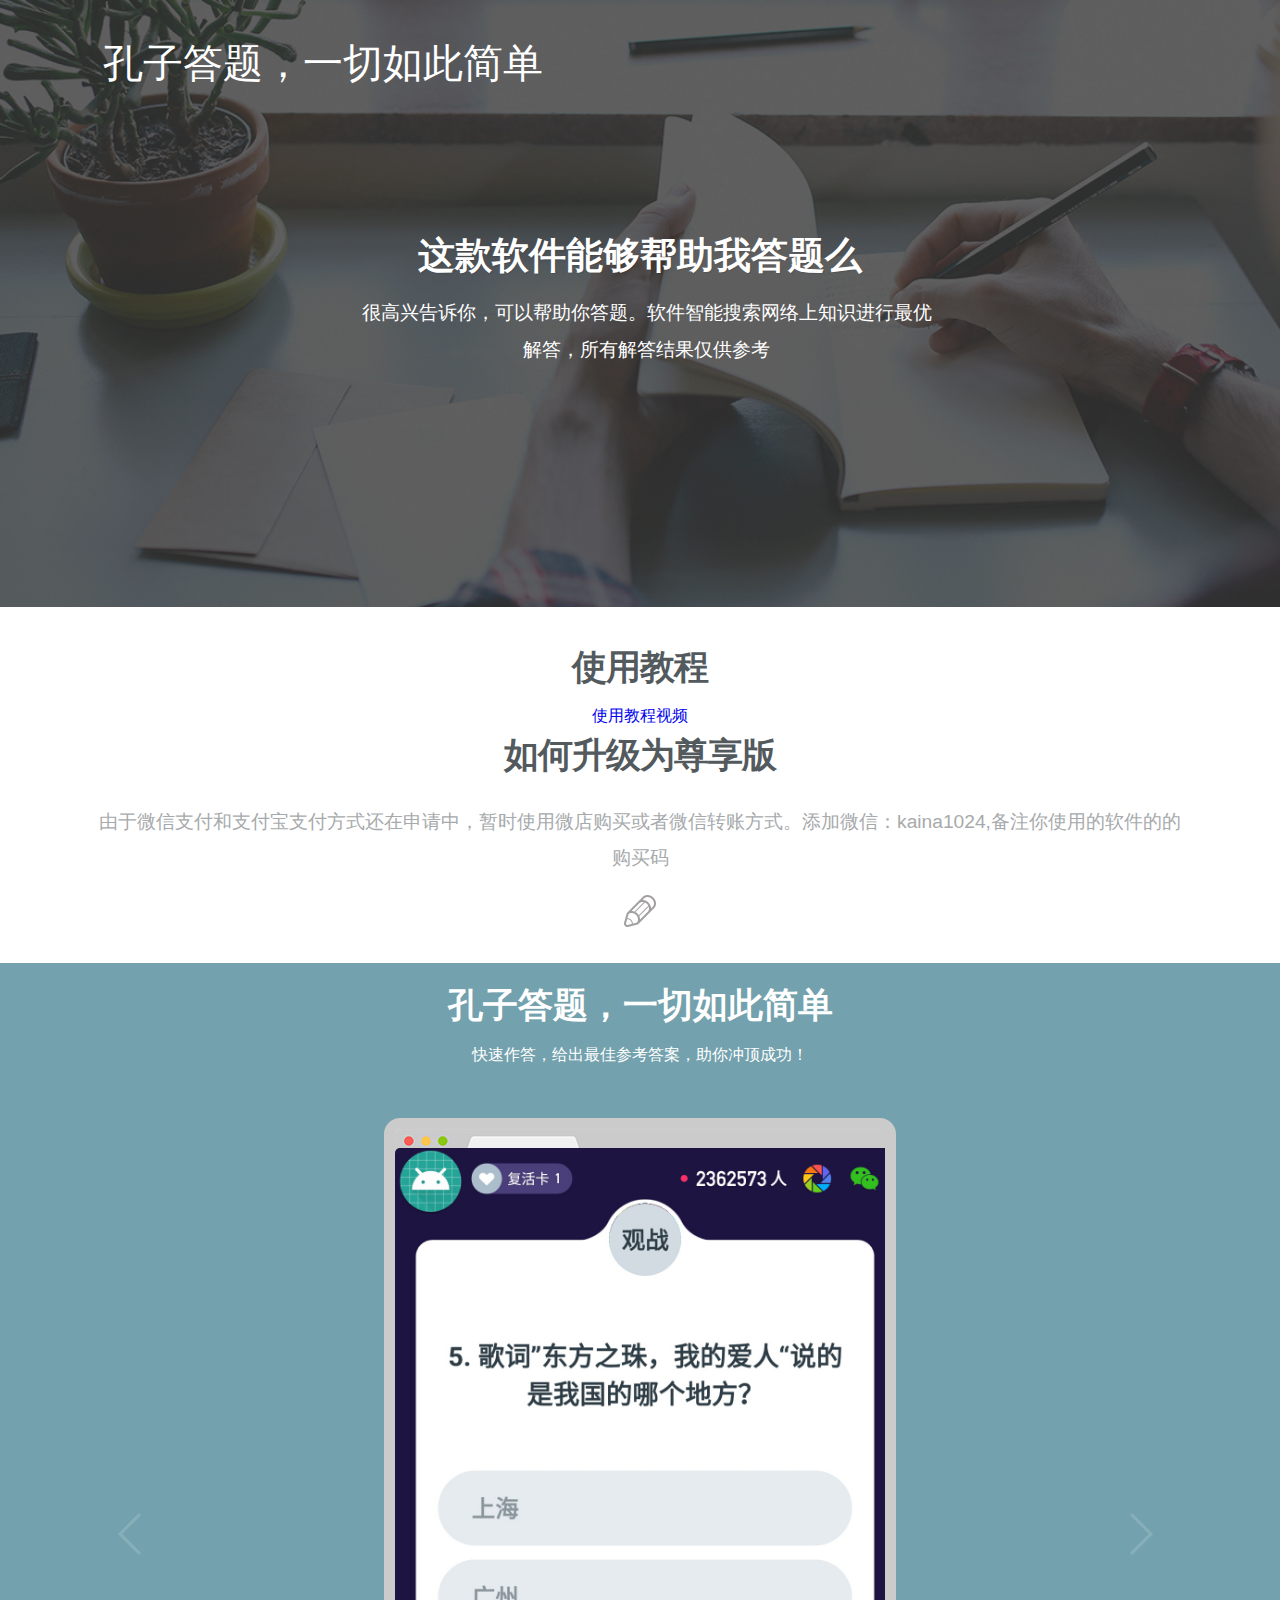
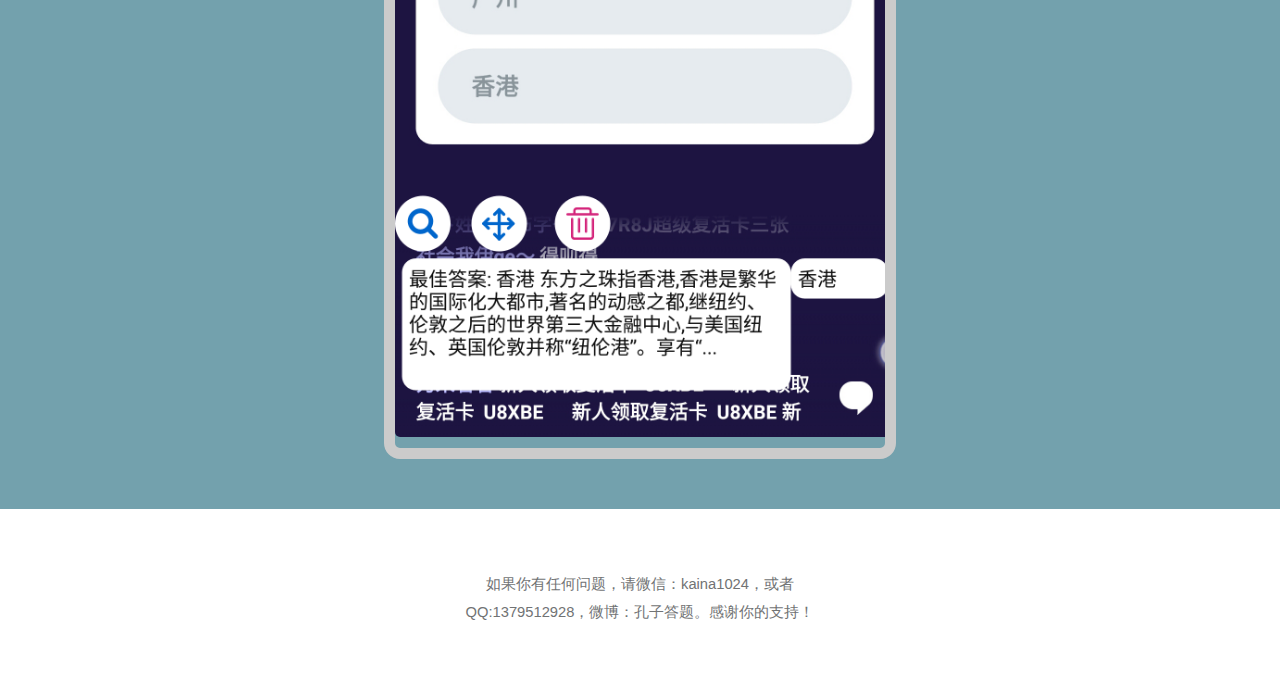
==== commit 7056c95f: "add info" ====
--- a/index.html
+++ b/index.html
@@ -32,10 +32,18 @@
 		<div class="wrap">
 				<!---start-da-slider----->
 			<div id="da-slider" class="da-slider">
+
 				<div class="da-slide">
 					<h2>这款软件能够帮助我答题么</h2>
 					<p>很高兴告诉你，可以帮助你答题。软件智能搜索网络上知识进行最优解答，所有解答结果仅供参考</p>
 				</div>
+
+
+				<div class="da-slide">
+					<h2>为什么我点击开始答题按钮，就退出软件了</h2>
+					<p>正常情况下，点击开始答题按钮，软件会自动退出。然后，弹出答题软件的浮窗，如果没有显示，请在网上查询如何“开启悬浮窗权限”。</p>
+				</div>
+
 				<div class="da-slide">
 					<h2>这款软件能帮助我答哪些软件的题目</h2>
 					<p>目前市面上的大部分软件均可进行辅助答题，前提需要你在"添加答题软件"页面设置好对应的答题区域</p>
--- a/css/style.css
+++ b/css/style.css
@@ -0,0 +1,754 @@
+
+
+/* reset */
+html,body,div,span,applet,object,iframe,h1,h2,h3,h4,h5,h6,p,blockquote,pre,a,abbr,acronym,address,big,cite,code,del,dfn,em,img,ins,kbd,q,s,samp,small,strike,strong,sub,sup,tt,var,b,u,i,dl,dt,dd,ol,nav ul,nav li,fieldset,form,label,legend,table,caption,tbody,tfoot,thead,tr,th,td,article,aside,canvas,details,embed,figure,figcaption,footer,header,hgroup,top-nav,nav,output,ruby,section,summary,time,mark,audio,video{margin:0;padding:0;border:0;font-size:100%;font:inherit;vertical-align:baseline;}
+article, aside, details, figcaption, figure,footer, header, hgroup, top-nav, nav, section {display: block;}
+ol,ul{list-style:none;margin:0px;padding:0px;}
+blockquote,q{quotes:none;}
+blockquote:before,blockquote:after,q:before,q:after{content:'';content:none;}
+table{border-collapse:collapse;border-spacing:0;}
+/* start editing from here */
+a{text-decoration:none;}
+.txt-rt{text-align:right;}/* text align right */
+.txt-lt{text-align:left;}/* text align left */
+.txt-center{text-align:center;}/* text align center */
+.float-rt{float:right;}/* float right */
+.float-lt{float:left;}/* float left */
+.clear{clear:both;}/* clear float */
+.pos-relative{position:relative;}/* Position Relative */
+.pos-absolute{position:absolute;}/* Position Absolute */
+.vertical-base{	vertical-align:baseline;}/* vertical align baseline */
+.vertical-top{	vertical-align:top;}/* vertical align top */
+nav.vertical ul li{	display:block;}/* vertical top-nav */
+nav.horizontal ul li{	display: inline-block;}/* horizontal top-nav */
+img{max-width:100%;}
+/*end reset*/
+body{
+  font-family: "HelveticaNeue", "Helvetica Neue", Helvetica, Arial, sans-serif;
+  background: #fff;
+}
+.wrap{
+	margin:0 auto;
+	width:80%;
+}
+/*---start-top-header----*/
+.content
+{
+	background: url(../images/sliderbg.jpg) no-repeat;
+	background-size: 100%;
+	background-size:cover;
+}
+.logo{
+	float:left;
+	margin:2.2em 1.3em;
+}
+.logo a{
+	margin:0 auto;
+	font-size:2em;
+	font-weight:600;
+	color:#fff;
+}
+/*****/
+/* start header */
+
+::selection { background: #b9e9b9; color: #555; }
+::-moz-selection { background: #b9e9b9; color: #555; }
+::-webkit-selection { background: #b9e9b9; color: #555; }
+
+br { display: block; line-height: 2.2em; } 
+
+article, aside, details, figcaption, figure, footer, header, hgroup, menu, nav, section { display: block; }
+ol, ul { list-style: none; }
+
+blockquote, q { quotes: none; }
+blockquote:before, blockquote:after, q:before, q:after { content: ''; content: none; }
+img { border: 0; max-width: 100%; }
+
+
+
+#w {
+  max-width:70%%;
+  margin: 0 auto;
+}
+
+#content {
+  margin: 0 0em;
+  background: #fff;
+}
+
+#pagebody {
+  padding: 15px 25px;
+}
+
+/* navigation bar */
+#topnav {
+  display: block;
+  width: 100%;
+  position: relative;
+}
+
+#topnav h1 {
+  float: left;
+  padding: 2.2em 0em;
+}
+#topnav h1 a {
+  text-decoration: none;
+  	padding: 1px 7px;
+	display: block;
+	color: #fff;
+	font-size: 2.5em;
+	font-weight:400;
+}
+
+#topnav #navbtn {
+  display: none;
+  float: right;
+  top: 0;
+  width: 20px;
+  padding: 2.5em 0em;
+  background: url('../images/nav-icon.png') center no-repeat;
+  text-indent: -99999px;
+  overflow: hidden;
+}
+
+#topnav nav {
+  position: absolute;
+  top: 0; 
+  right: -10px;
+  padding: 2.2em 0em;
+}
+
+#topnav nav ul {
+  list-style: none;
+}
+#topnav nav ul li {
+  display: block;
+  float: left;
+  margin:0em 0.5em;
+}
+
+#topnav nav ul li a {
+  display: block;
+  font-size: 1.2em;
+  color: #fff;
+  padding: 0.7em 1em;
+  font-weight: 400;
+ -webkit-transition: all 0.3s ease-out;
+ -moz-transition: all 0.3s ease-out;
+ -ms-transition: all 0.3s ease-out;
+ -o-transition: all 0.3s ease-out;
+ transition: all 0.3s ease-out;
+}
+#topnav nav ul li a:hover {
+  color:#64939E;
+  background: #393B3A; 
+}
+#topnav nav ul li.active>a {
+  color:#64939E;
+  background: #393B3A; 
+}
+/* footer block */
+#btmnav {
+  display: block;
+  padding: 5px 0;
+  border-top: 1px solid #cfcfcf;
+  font-size: 1.1em;
+  font-weight: normal;
+}
+
+#btmnav .credits { 
+  color: #999;
+  line-height: 1.45em;
+}
+#btmnav nav { padding: 9px 0; padding-bottom: 15px; }
+#btmnav nav ul li { display: inline; }
+#btmnav nav ul li a { font-weight: bold; }
+.copyrights{text-indent:-9999px;height:0;line-height:0;font-size:0;overflow:hidden;}
+
+/* responsive styles */
+@media screen and (max-width: 800px) {
+  h2 { font-size: 2.2em; }
+  p { font-size: 1.45em; line-height: 1.55em; }
+  #topnav h1 {
+	padding: 1.4em 0em;
+	}
+	#topnav #navbtn {
+	padding:0.5em 0em;
+	}
+  #topnav { height: auto; }
+  #topnav nav { 
+    display: none; 
+    position: static;
+    width: 100%;
+    padding:0;
+    top: auto;
+    right: auto;
+  }
+  #topnav nav ul li { float: none; margin: 0;  background: #f0f0f0;}
+  #topnav nav ul li a {
+    display: block;
+    width: 100%;
+    line-height:1.9em;
+    border: 0;
+    border-radius:0px;
+    padding: 9px 9px;
+    color:#303030;
+    border-bottom: 1px solid rgba(90, 85, 73, 0.17);
+	box-sizing: border-box;
+	-moz-box-sizing: border-box;
+	-webkit-box-sizing: border-box;
+	-webkit-transition: all 0.3s ease-out;
+	-moz-transition: all 0.3s ease-out;
+	-ms-transition: all 0.3s ease-out;
+	-o-transition: all 0.3s ease-out;
+	transition: all 0.3s ease-out;
+	background: none;
+  }
+  #topnav nav ul li a.sel {
+    color: #6f8767;
+    background: #cbdcc5;
+  }
+  
+  #topnav #navbtn {
+    display: block;
+     padding:0.5em 0;
+  }
+}
+/*---End-top-header----*/
+/*  GRID OF One   =========================================== */
+#team {
+	background: #fff;
+	padding:2em 0;
+}
+.col_1_of_1{
+	display: block;
+	text-align: center;
+	width:100%;
+	margin: 0.5em auto;
+}
+.span_1_of_1  h3{
+	color:#535A5E;
+	margin-bottom:0.5em;
+	font-size:2.3em;
+	line-height: 1.2em;
+	font-weight:600;
+	margin-top: 0px;
+	letter-spacing: -1px;
+	text-align: center;
+}
+.span_1_of_1  p{
+	font-size:1.2em;
+	padding:0.5em  0;
+	color:#A7AAAC;
+	line-height: 1.9em;
+	text-align: center;
+	width: 100%;
+}
+.pen{
+	text-align: center;	
+}
+/********/
+div#ourstory {
+	background:#73A1AD;
+	padding:2em 0;
+}
+.our-story h3{
+	text-align:center;
+	font-size:2.3em;
+	font-weight:600;
+	color:#fff;
+	margin-bottom: 0.3em;
+	
+}
+.our-story p{
+	font-size:1.2em;
+	color:#fff;
+	text-align: center;
+	line-height: 1.9em;
+	margin:0 auto;
+	width: 46%;
+	
+}
+ /*** move top **/
+#toTop {
+	display: none;
+	text-decoration: none;
+	position: fixed;
+	bottom: 0px;
+	right: 10px;
+	overflow: hidden;
+	width:48px;
+	height:48px;
+	border: none;
+	text-indent: 100%;
+	background: url(../images/arrow_up1.png) no-repeat center;
+}
+#toTop:active, #toTop:focus {
+	outline: none;
+}
+/*******************/
+#contact {
+	background:#2D3035;
+	padding:1.5em 0;
+}
+
+.contact-form {
+	padding: 2em 0 1em;
+}
+.contact h3{
+	color:#F2F2F2;
+	font-size:2.5em;
+	padding: 1em 0em 0.3em 0em;
+	text-align: center;
+	font-weight: 600;
+}
+.contact  p{
+	font-size: 1.3em;
+	color: #ACB7B9;
+	line-height: 1.9em;
+	text-align: center;
+	margin: 0 auto;
+	width: 31%;
+	margin-bottom: 1.5em;
+}
+.con input[type="text"],.con textarea{
+	padding:0.9em;
+	width: 30%;
+	margin: 1% 33%;
+	background:#2D3035;
+	outline: none;
+	color: #fff;
+	font-size: 1.2em;
+	-webkit-appearance: none;
+    font-family: "HelveticaNeue", "Helvetica Neue", Helvetica, Arial, sans-serif;
+	border: 2px solid #fff;
+	border-radius:4px;
+	-moz-border-radius: 4px;
+	-webkit-border-radius: 4px;
+	-o-border-radius:4px;
+}
+.con input[type="text"]:nth-child(2)
+{
+	margin-right: 0em;
+}
+.con form textarea{
+	padding: 0.9em;
+	display: block;
+	width: 30%;
+	background:#2D3035;
+	border: none;
+	outline: none;
+	color: #fff;
+	font-size:1.2em;
+	-webkit-appearance: none;
+	margin-top: 1em;
+	border:2px solid #fff;
+	border-radius:4px;
+	-moz-border-radius: 4px;
+	-webkit-border-radius: 4px;
+	-o-border-radius:4px;
+}
+.con form textarea{
+	resize:none;
+	height:100px;		
+}
+.con-button {
+	text-align:center;
+	padding: 0.4em 0.3em;
+	margin-right:7px;
+}
+form input[type="submit"]{ 
+	padding: 0.6em 7.6em;
+	font-size: 1.5em;
+	background: #A4B9BE;
+	color: #2D3035;
+	-moz-border-radius:4px;
+	-webkit-border-radius:4px;
+	-o-border-radius:4px;
+	border-radius:4px;
+   font-family: "HelveticaNeue", "Helvetica Neue", Helvetica, Arial, sans-serif;
+	transition: 0.5s all;
+	-webkit-transition: 0.5s all;
+	-moz-transition: 0.5s all;
+	-o-transition: 0.5s all;
+	text-align:center;
+	outline:none;
+	border:none;
+	cursor:pointer;
+}
+form input[type="submit"]:hover{
+	text-decoration:none; 
+	  background:#fff;
+}
+
+/*******footer***/
+.footer {
+	background: #fff;
+}
+.footer-con{
+	margin: 1em auto;
+
+}
+.footer-left{
+	float:left;
+	text-align: center;
+	padding: 0.2em 0;
+}
+.footer-left p{
+	color:#272727;
+	font-size:1em;
+	font-weight:600;
+}
+.footer-left p a{
+	font-weight:600;
+	color:#17A2B8;
+	-webkit-transition: all 0.3s ease-out;
+	-moz-transition: all 0.3s ease-out;
+	-ms-transition: all 0.3s ease-out;
+	-o-transition: all 0.3s ease-out;
+	transition: all 0.3s ease-out;
+}
+.footer-left a:hover{
+	text-decoration:underline;
+}
+.footer-right{
+	float:right;
+	text-align: center;
+}
+.footer-right ul{
+	list-style:none;
+}
+.footer-right ul li {
+  display: block;
+  float:left;
+  margin:0em 0.5em; 
+}
+.footer-right ul li a {
+	 display: block;
+	  font-size:0.9em;
+	  color:#272727;
+	  padding: 0.7em 1em;
+	  font-weight:600;
+	 -webkit-transition: all 0.3s ease-out;
+	 -moz-transition: all 0.3s ease-out;
+	 -ms-transition: all 0.3s ease-out;
+	 -o-transition: all 0.3s ease-out;
+	 transition: all 0.3s ease-out;
+}
+.footer-right ul li a:hover{
+	color:#73A1AD;
+	background: #393B3A;
+}
+/*end-footer**/
+/***** Media Quries *****/
+@media only screen  and (max-width:1440px) {
+	.wrap{
+		width:80%;
+	}
+}
+@media only screen  and (max-width:1366px) {
+	.wrap{
+		width:85%;
+	}
+	#topnav nav ul li a,.footer-right ul li a { 
+	padding: 0.7em 0.85em;
+	}
+	.pricing-grid ul li a {
+	padding: 1.1em 0em;
+	}
+	.span_1_of_1 p {
+	width: 88%;
+	}
+	.contact p {
+	width: 34%;
+	}
+	form input[type="submit"] {
+	padding: 0.6em 6.85em;
+	}
+}
+@media only screen  and (max-width:1280px) {
+	.wrap{
+		width:85%;
+	}
+	.span_1_of_1 h3,.our-story h3,.contact h3 { 
+	font-size: 2.17em;
+	}
+	.our-story h3 {
+		margin-bottom:0.3em;
+	}
+	.span_1_of_1 p {
+	width:100%;
+	margin: 0 auto;
+	font-size: 1.2em;
+	}
+	div#ourstory {
+	padding: 1.3em 0;
+	}
+	.our-story p {
+	font-size: 1em;
+	}
+	form input[type="submit"] {
+	padding: 0.6em 6.4em;
+	}
+	#contact {
+	padding: 1em 0;
+	}	
+	.contact p {
+	width: 31%;
+	font-size: 1em;
+	}
+}
+@media only screen  and (max-width:1024px) {
+	.wrap{
+		width:87%;
+	}
+	#topnav h1 {
+	padding: 1.9em 0em;
+	}
+	#topnav nav ul li a, .footer-right ul li a {
+	padding: 0.65em 0.7em;
+	}
+	.span_1_of_1 h3 {
+	font-size: 2.1em;
+	}
+	.span_1_of_1 p {
+	width:95%;
+	}
+	.our-story h3 {
+	font-size: 1.9em;
+	margin-bottom:0.3em;
+	}
+	.our-story p,.pricing-plans p { 
+	margin: 0 auto;
+	width: 57%;
+	}
+	#contact {
+	padding:0.5em 0;
+	}
+	.contact p {
+	width: 45%;
+	font-size: 1.2em;
+	}
+	.contact h3 {
+	font-size: 2.3em;
+	}
+	.con input[type="text"], .con textarea {
+	width: 38%;
+	margin: 1% 28%;
+	padding: 0.75em;
+	}
+	.con form textarea {
+	padding: 0.7em;
+	width: 38%;
+	}
+	form input[type="submit"] {
+	padding: 0.6em 6.3em;
+	margin-right:19px;
+	}
+	
+}
+@media only screen  and  (max-width:768px) {
+	.wrap{
+	width:90%;
+	}
+	#topnav h1 {
+	padding: 0em 0em;
+	}
+	#topnav #navbtn {
+		padding: 1em 0;
+	}
+	#topnav nav ul li a, .footer-right ul li a {
+	padding: 0.3em 0.4em;
+	}
+	.span_1_of_1 h3,.our-story h3 {
+	font-size: 1.7em;
+	}
+	.span_1_of_1 p {
+	width: 100%;
+	margin: 0 auto;
+	font-size: 0.98em;
+	}
+	#team {
+	padding:1em 0;
+	}
+	.our-story p { 
+	margin: 0 auto;
+	width: 69%;
+	font-size: 0.98em;
+	}
+	#contact {
+	padding: 0.2em 0;
+	}
+	.contact p {
+	width: 51%;
+	font-size: 0.98em;
+	}
+	.con input[type="text"], .con textarea {
+	width: 49%;
+	margin: 1% 23%;
+	padding: 9px 13px;	
+	}
+	.con form textarea {
+	padding: 0.65em;
+	width: 49%;
+	}
+	form input[type="submit"] {
+	padding: 0.6em 6.45em;
+	margin-right: 0px;
+	}
+			
+}
+@media only screen and (max-width:640px) {
+	.wrap{
+	width:90%;
+	}
+	.span_1_of_1 h3,.our-story h3 {
+	font-size: 1.55em;
+	}
+	.span_1_of_1 p {
+	font-size: 0.98em;
+	width: 100%;
+	}
+	.our-story p {
+	margin: 0 auto;
+	width: 90%;
+	}
+	.contact p {
+	width: 66%;
+	}
+	.contact h3 {
+	font-size: 2em;
+	}
+	.con form textarea {
+	padding: 0.4em;
+	width: 51%;
+	}
+	form input[type="submit"] {
+	padding: 0.5em 5.28em;
+	margin-right: -11px;
+	}
+	.footer-left {
+	float: none;
+	margin: 0 auto;
+	text-align: center;
+	margin-top: 0.5em;
+	}
+	.footer-right {
+	float: none;
+	width: 67%;
+	margin: 0 auto;
+	text-align: center;
+	padding: 0.4em 3px;
+	}
+}
+@media only screen and (max-width:480px) {
+	.wrap{
+	width:90%;
+	}
+	#topnav #navbtn {
+	padding: 1.2em 0;
+	}
+	#topnav nav ul li a, .footer-right ul li a {
+	padding: 0.2em 0.4em;
+	}
+	.span_1_of_1 h3,.our-story h3 { 
+	font-size: 1.35em;
+	}
+	.our-story p {
+	width: 94%;
+	font-size: 0.8725em;
+	}
+	.contact h3 {
+	font-size:1.8em;
+	}
+	.contact p {
+	width: 75%;
+	font-size: 0.8725em;
+	}
+	.con input[type="text"], .con textarea {
+	width: 75%;
+	margin: 1% 8%;
+	padding: 0.6em;
+	font-size: 0.9em;
+
+	}
+	.con form textarea {
+	padding: 0.3em;
+	width: 78%;
+	font-size: 0.9em;
+
+	}
+	form input[type="submit"] {
+	padding: 0.5em 6em;
+	margin-right:0px;
+	}
+	.footer-left {
+	text-align:center;
+	margin-top: 0.5em;
+	}
+	.footer-right {
+	width: 90%;
+	text-align: center;
+	}
+	
+}
+@media only screen and (max-width:320px) {
+	.wrap{
+	width:90%;
+	}
+	#topnav #navbtn {
+	padding: 1.2em 0;
+	}
+	#topnav nav ul li a{
+	padding: 0.1em 0.6em;
+	}
+	.span_1_of_1 h3,.our-story h3 {
+	font-size: 1.1em;
+	}
+	.span_1_of_1 p {
+	width: 100%;
+	font-size:0.8725em;
+	margin: 0 auto;
+	}
+	#team {
+	padding: 0.5em 0;
+	}
+	.our-story p {
+	margin: 0 auto;
+	ont-size: 0.8725em;
+	}
+	.contact h3 {
+	font-size: 1em;
+	}
+	.contact p {
+	width: 96%;
+	font-size: 0.8725em;
+	}
+	.con input[type="text"], .con textarea {
+	width: 80%;
+	margin: 2% 5%;
+	padding:13px;
+	font-size: 0.8725em;
+	}
+	.con form textarea {
+	padding: 0.1em;
+	width:88%;
+	font-size: 0.8725em;
+	}
+	form input[type="submit"] {
+	padding: 0.68em 6.5em;
+	margin-right: -7px;
+	font-size: 1em;
+	}
+	.footer-right {
+	width: 100%;
+	}
+	 .footer-right ul li  {
+	  margin:0em  0em;
+	}
+	.footer-right ul li a{
+	 padding: 0.1em 4px;
+	}
+}
+/*****//end- Media Quries *****/
+
--- a/css/slider.css
+++ b/css/slider.css
@@ -0,0 +1,774 @@
+.da-slider{
+	width: 100%;
+	height:520px;
+	position: relative;
+	overflow: hidden;
+	background: url(../images/slider_bg.png);
+	-webkit-transition: background-position 1s ease-out 0.3s;
+	-moz-transition: background-position 1s ease-out 0.3s;
+	-o-transition: background-position 1s ease-out 0.3s;
+	-ms-transition: background-position 1s ease-out 0.3s;
+	transition: background-position 1s ease-out 0.3s;
+	text-align:center;
+}
+.da-slide{
+	position: absolute;
+	width: 100%;
+	height: 100%;
+	top: 0px;
+	left: 0px;
+	text-align: left;
+    font-family: "HelveticaNeue", "Helvetica Neue", Helvetica, Arial, sans-serif;
+}
+.da-slide-current{
+	z-index: 1000;
+}
+.da-slider-fb .da-slide{
+	left: 100%;
+}
+.da-slider-fb  .da-slide.da-slide-current{
+	left: 0px;
+}
+.da-slide h2,
+.da-slide p,
+.da-slide .da-link,
+.da-slide .da-img{
+	position: absolute;
+	opacity: 0;
+	left: 130%;
+}
+.da-slider-fb .da-slide h2,
+.da-slider-fb .da-slide p,
+.da-slider-fb .da-slide .da-link{
+	left: 10%;
+	opacity: 1;
+}
+.da-slider-fb .da-slide .da-img{
+	left: 60%;
+	opacity: 1;
+}
+.da-slide h2{
+	color:#FFFFFF;
+	width:80%;
+	top:105px;
+	white-space: nowrap;
+	z-index: 10;
+	text-shadow: 1px 1px 1px rgba(0,0,0,0.1);
+	font-weight:600 ;
+	text-align: center;
+   font-family: "HelveticaNeue", "Helvetica Neue", Helvetica, Arial, sans-serif;
+	font-size:2.5em;
+
+}
+.da-slide h2 > img {
+	vertical-align: middle;
+	width: 12px;
+	height: 12px;
+	margin:10px;
+}
+.da-slide p{
+	top:178px;
+	color: #FFFFFF;
+	font-size:1.2em;
+	height: 83px;
+	overflow: hidden;
+    font-family: "HelveticaNeue", "Helvetica Neue", Helvetica, Arial, sans-serif;
+	line-height:1.9em;
+	text-align: center;
+	width:53%;
+	margin: 0 10em;
+	
+}
+.da-img{
+	display:none;
+}
+.da-slide .da-img{
+	text-align: center;
+	width: 30%;
+	top: 51px;
+	height: 256px;
+	line-height: 320px;
+	left: 110%; /*60%*/
+}
+.da-slide .da-link{
+	top: 308px;
+	display: inline-block;
+	color: #FFF;
+	font-size: 1.2em;
+	background:#91A8AE;
+	padding:17px 3.5em;
+	border-radius: 4px;
+	-webkit-border-radius: 4px;
+	margin:0em 20em;
+	-moz-border-radius: 4px;
+	-o-border-radius: 4px;
+	-webkit-transition: all 0.3s ease;
+	-moz-transition: all 0.3s ease;
+	-o-transition: all 0.3s ease;
+	transition: all 0.3s ease;
+}
+ .da-link:hover{
+ 	background:#62919C;
+}
+.da-slide-current h2,
+.da-slide-current p,
+.da-slide-current .da-link{
+	left: 10%;
+	opacity: 1;
+}
+.da-slide-current .da-img{
+	left: 60%;
+	opacity: 1;
+}
+/* Animation classes and animations */
+
+
+/* Slide in from the right*/
+.da-slide-fromright h2{
+	-webkit-animation: fromRightAnim1 0.6s ease-in-out 0.8s both;
+	-moz-animation: fromRightAnim1 0.6s ease-in-out 0.8s both;
+	-o-animation: fromRightAnim1 0.6s ease-in-out 0.8s both;
+	-ms-animation: fromRightAnim1 0.6s ease-in-out 0.8s both;
+	animation: fromRightAnim1 0.6s ease-in-out 0.8s both;
+}
+.da-slide-fromright p{
+	-webkit-animation: fromRightAnim2 0.6s ease-in-out 0.8s both;
+	-moz-animation: fromRightAnim2 0.6s ease-in-out 0.8s both;
+	-o-animation: fromRightAnim2 0.6s ease-in-out 0.8s both;
+	-ms-animation: fromRightAnim2 0.6s ease-in-out 0.8s both;
+	animation: fromRightAnim2 0.6s ease-in-out 0.8s both;
+}
+.da-slide-fromright .da-link{
+	-webkit-animation: fromRightAnim3 0.4s ease-in-out 1.2s both;
+	-moz-animation: fromRightAnim3 0.4s ease-in-out 1.2s both;
+	-o-animation: fromRightAnim3 0.4s ease-in-out 1.2s both;
+	-ms-animation: fromRightAnim3 0.4s ease-in-out 1.2s both;
+	animation: fromRightAnim3 0.4s ease-in-out 1.2s both;
+}
+.da-slide-fromright .da-img{
+	-webkit-animation: fromRightAnim4 0.6s ease-in-out 0.8s both;
+	-moz-animation: fromRightAnim4 0.6s ease-in-out 0.8s both;
+	-o-animation: fromRightAnim4 0.6s ease-in-out 0.8s both;
+	-ms-animation: fromRightAnim4 0.6s ease-in-out 0.8s both;
+	animation: fromRightAnim4 0.6s ease-in-out 0.8s both;
+}
+@-webkit-keyframes fromRightAnim1{
+	0%{ left: 110%; opacity: 0; }
+	100%{ left: 10%; opacity: 1; }
+}
+@-webkit-keyframes fromRightAnim2{
+	0%{ left: 110%; opacity: 0; }
+	100%{ left: 10%; opacity: 1; }
+}
+@-webkit-keyframes fromRightAnim3{
+	0%{ left: 110%; opacity: 0; }
+	1%{ left: 10%; opacity: 0; }
+	100%{ left: 10%; opacity: 1; }
+}
+@-webkit-keyframes fromRightAnim4{
+	0%{ left: 110%; opacity: 0; }
+	100%{ left: 60%; opacity: 1; }
+}
+
+@-moz-keyframes fromRightAnim1{
+	0%{ left: 110%; opacity: 0; }
+	100%{ left: 10%; opacity: 1; }
+}
+@-moz-keyframes fromRightAnim2{
+	0%{ left: 110%; opacity: 0; }
+	100%{ left: 10%; opacity: 1; }
+}
+@-moz-keyframes fromRightAnim3{
+	0%{ left: 110%; opacity: 0; }
+	1%{ left: 10%; opacity: 0; }
+	100%{ left: 10%; opacity: 1; }
+}
+@-moz-keyframes fromRightAnim4{
+	0%{ left: 110%; opacity: 0; }
+	100%{ left: 60%; opacity: 1; }
+}
+
+@-o-keyframes fromRightAnim1{
+	0%{ left: 110%; opacity: 0; }
+	100%{ left: 10%; opacity: 1; }
+}
+@-o-keyframes fromRightAnim2{
+	0%{ left: 110%; opacity: 0; }
+	100%{ left: 10%; opacity: 1; }
+}
+@-o-keyframes fromRightAnim3{
+	0%{ left: 110%; opacity: 0; }
+	1%{ left: 10%; opacity: 0; }
+	100%{ left: 10%; opacity: 1; }
+}
+@-o-keyframes fromRightAnim4{
+	0%{ left: 110%; opacity: 0; }
+	100%{ left: 60%; opacity: 1; }
+}
+
+@-ms-keyframes fromRightAnim1{
+	0%{ left: 110%; opacity: 0; }
+	100%{ left: 10%; opacity: 1; }
+}
+@-ms-keyframes fromRightAnim2{
+	0%{ left: 110%; opacity: 0; }
+	100%{ left: 10%; opacity: 1; }
+}
+@-ms-keyframes fromRightAnim3{
+	0%{ left: 110%; opacity: 0; }
+	1%{ left: 10%; opacity: 0; }
+	100%{ left: 10%; opacity: 1; }
+}
+@-ms-keyframes fromRightAnim4{
+	0%{ left: 110%; opacity: 0; }
+	100%{ left: 60%; opacity: 1; }
+}
+
+@keyframes fromRightAnim1{
+	0%{ left: 110%; opacity: 0; }
+	100%{ left: 10%; opacity: 1; }
+}
+@keyframes fromRightAnim2{
+	0%{ left: 110%; opacity: 0; }
+	100%{ left: 10%; opacity: 1; }
+}
+@keyframes fromRightAnim3{
+	0%{ left: 110%; opacity: 0; }
+	1%{ left: 10%; opacity: 0; }
+	100%{ left: 10%; opacity: 1; }
+}
+@keyframes fromRightAnim4{
+	0%{ left: 110%; opacity: 0; }
+	100%{ left: 60%; opacity: 1; }
+}
+/* Slide in from the left*/
+.da-slide-fromleft h2{
+	-webkit-animation: fromLeftAnim1 0.6s ease-in-out 0.6s both;
+	-moz-animation: fromLeftAnim1 0.6s ease-in-out 0.6s both;
+	-o-animation: fromLeftAnim1 0.6s ease-in-out 0.6s both;
+	-ms-animation: fromLeftAnim1 0.6s ease-in-out 0.6s both;
+	animation: fromLeftAnim1 0.6s ease-in-out 0.6s both;
+}
+.da-slide-fromleft p{
+	-webkit-animation: fromLeftAnim2 0.6s ease-in-out 0.6s both;
+	-moz-animation: fromLeftAnim2 0.6s ease-in-out 0.6s both;
+	-o-animation: fromLeftAnim2 0.6s ease-in-out 0.6s both;
+	-ms-animation: fromLeftAnim2 0.6s ease-in-out 0.6s both;
+	animation: fromLeftAnim2 0.6s ease-in-out 0.6s both;
+}
+.da-slide-fromleft .da-link{
+	-webkit-animation: fromLeftAnim3 0.4s ease-in-out 1.2s both;
+	-moz-animation: fromLeftAnim3 0.4s ease-in-out 1.2s both;
+	-o-animation: fromLeftAnim3 0.4s ease-in-out 1.2s both;
+	-ms-animation: fromLeftAnim3 0.4s ease-in-out 1.2s both;
+	animation: fromLeftAnim3 0.4s ease-in-out 1.2s both;
+}
+.da-slide-fromleft .da-img{
+	-webkit-animation: fromLeftAnim4 0.6s ease-in-out 0.6s both;
+	-moz-animation: fromLeftAnim4 0.6s ease-in-out 0.6s both;
+	-o-animation: fromLeftAnim4 0.6s ease-in-out 0.6s both;
+	-ms-animation: fromLeftAnim4 0.6s ease-in-out 0.6s both;
+	animation: fromLeftAnim4 0.6s ease-in-out 0.6s both;
+}
+@-webkit-keyframes fromLeftAnim1{
+	0%{ left: -110%; opacity: 0; }
+	100%{ left: 10%; opacity: 1; }
+}
+@-webkit-keyframes fromLeftAnim2{
+	0%{ left: -110%; opacity: 0; }
+	100%{ left: 10%; opacity: 1; }
+}
+@-webkit-keyframes fromLeftAnim3{
+	0%{ left: -110%; opacity: 0; }
+	1%{ left: 10%; opacity: 0; }
+	100%{ left: 10%; opacity: 1; }
+}
+@-webkit-keyframes fromLeftAnim4{
+	0%{ left: -110%; opacity: 0; }
+	100%{ left: 60%; opacity: 1; }
+}
+
+@-moz-keyframes fromLeftAnim1{
+	0%{ left: -110%; opacity: 0; }
+	100%{ left: 10%; opacity: 1; }
+}
+@-moz-keyframes fromLeftAnim2{
+	0%{ left: -110%; opacity: 0; }
+	100%{ left: 10%; opacity: 1; }
+}
+@-moz-keyframes fromLeftAnim3{
+	0%{ left: -110%; opacity: 0; }
+	1%{ left: 10%; opacity: 0; }
+	100%{ left: 10%; opacity: 1; }
+}
+@-moz-keyframes fromLeftAnim4{
+	0%{ left: -110%; opacity: 0; }
+	100%{ left: 60%; opacity: 1; }
+}
+
+@-o-keyframes fromLeftAnim1{
+	0%{ left: -110%; opacity: 0; }
+	100%{ left: 10%; opacity: 1; }
+}
+@-o-keyframes fromLeftAnim2{
+	0%{ left: -110%; opacity: 0; }
+	100%{ left: 10%; opacity: 1; }
+}
+@-o-keyframes fromLeftAnim3{
+	0%{ left: -110%; opacity: 0; }
+	1%{ left: 10%; opacity: 0; }
+	100%{ left: 10%; opacity: 1; }
+}
+@-o-keyframes fromLeftAnim4{
+	0%{ left: -110%; opacity: 0; }
+	100%{ left: 60%; opacity: 1; }
+}
+
+@-ms-keyframes fromLeftAnim1{
+	0%{ left: -110%; opacity: 0; }
+	100%{ left: 10%; opacity: 1; }
+}
+@-ms-keyframes fromLeftAnim2{
+	0%{ left: -110%; opacity: 0; }
+	100%{ left: 10%; opacity: 1; }
+}
+@-ms-keyframes fromLeftAnim3{
+	0%{ left: -110%; opacity: 0; }
+	1%{ left: 10%; opacity: 0; }
+	100%{ left: 10%; opacity: 1; }
+}
+@-ms-keyframes fromLeftAnim4{
+	0%{ left: -110%; opacity: 0; }
+	100%{ left: 60%; opacity: 1; }
+}
+
+@keyframes fromLeftAnim1{
+	0%{ left: -110%; opacity: 0; }
+	100%{ left: 10%; opacity: 1; }
+}
+@keyframes fromLeftAnim2{
+	0%{ left: -110%; opacity: 0; }
+	100%{ left: 10%; opacity: 1; }
+}
+@keyframes fromLeftAnim3{
+	0%{ left: -110%; opacity: 0; }
+	1%{ left: 10%; opacity: 0; }
+	100%{ left: 10%; opacity: 1; }
+}
+@keyframes fromLeftAnim4{
+	0%{ left: -110%; opacity: 0; }
+	100%{ left: 60%; opacity: 1; }
+}
+/* Slide out to the right */
+.da-slide-toright h2{
+	-webkit-animation: toRightAnim1 0.6s ease-in-out 0.6s both;
+	-moz-animation: toRightAnim1 0.6s ease-in-out 0.6s both;
+	-o-animation: toRightAnim1 0.6s ease-in-out 0.6s both;
+	-ms-animation: toRightAnim1 0.6s ease-in-out 0.6s both;
+	animation: toRightAnim1 0.6s ease-in-out 0.6s both;
+}
+.da-slide-toright p{
+	-webkit-animation: toRightAnim2 0.6s ease-in-out 0.3s both;
+	-moz-animation: toRightAnim2 0.6s ease-in-out 0.3s both;
+	-o-animation: toRightAnim2 0.6s ease-in-out 0.3s both;
+	-ms-animation: toRightAnim2 0.6s ease-in-out 0.3s both;
+	animation: toRightAnim2 0.6s ease-in-out 0.3s both;
+}
+.da-slide-toright .da-link{
+	-webkit-animation: toRightAnim3 0.4s ease-in-out both;
+	-moz-animation: toRightAnim3 0.4s ease-in-out both;
+	-o-animation: toRightAnim3 0.4s ease-in-out both;
+	-ms-animation: toRightAnim3 0.4s ease-in-out both;
+	animation: toRightAnim3 0.4s ease-in-out both;
+}
+.da-slide-toright .da-img{
+	-webkit-animation: toRightAnim4 0.6s ease-in-out both;
+	-moz-animation: toRightAnim4 0.6s ease-in-out both;
+	-o-animation: toRightAnim4 0.6s ease-in-out both;
+	-ms-animation: toRightAnim4 0.6s ease-in-out both;
+	animation: toRightAnim4 0.6s ease-in-out both;
+}
+@-webkit-keyframes toRightAnim1{
+	0%{ left: 10%;  opacity: 1; }
+	100%{ left: 100%; opacity: 0; }
+}
+@-webkit-keyframes toRightAnim2{
+	0%{ left: 10%;  opacity: 1; }
+	100%{ left: 100%; opacity: 0; }
+}
+@-webkit-keyframes toRightAnim3{
+	0%{ left: 10%;  opacity: 1; }
+	99%{ left: 10%; opacity: 0; }
+	100%{ left: 100%; opacity: 0; }
+}
+@-webkit-keyframes toRightAnim4{
+	0%{ left: 60%;  opacity: 1; }
+	30%{ left: 55%;  opacity: 1; }
+	100%{ left: 100%; opacity: 0; }
+}
+
+@-moz-keyframes toRightAnim1{
+	0%{ left: 10%;  opacity: 1; }
+	100%{ left: 100%; opacity: 0; }
+}
+@-moz-keyframes toRightAnim2{
+	0%{ left: 10%;  opacity: 1; }
+	100%{ left: 100%; opacity: 0; }
+}
+@-moz-keyframes toRightAnim3{
+	0%{ left: 10%;  opacity: 1; }
+	99%{ left: 10%; opacity: 0; }
+	100%{ left: 100%; opacity: 0; }
+}
+@-moz-keyframes toRightAnim4{
+	0%{ left: 60%;  opacity: 1; }
+	30%{ left: 55%;  opacity: 1; }
+	100%{ left: 100%; opacity: 0; }
+}
+
+@-o-keyframes toRightAnim1{
+	0%{ left: 10%;  opacity: 1; }
+	100%{ left: 100%; opacity: 0; }
+}
+@-o-keyframes toRightAnim2{
+	0%{ left: 10%;  opacity: 1; }
+	100%{ left: 100%; opacity: 0; }
+}
+@-o-keyframes toRightAnim3{
+	0%{ left: 10%;  opacity: 1; }
+	99%{ left: 10%; opacity: 0; }
+	100%{ left: 100%; opacity: 0; }
+}
+@-o-keyframes toRightAnim4{
+	0%{ left: 60%;  opacity: 1; }
+	30%{ left: 55%;  opacity: 1; }
+	100%{ left: 100%; opacity: 0; }
+}
+
+@-ms-keyframes toRightAnim1{
+	0%{ left: 10%;  opacity: 1; }
+	100%{ left: 100%; opacity: 0; }
+}
+@-ms-keyframes toRightAnim2{
+	0%{ left: 10%;  opacity: 1; }
+	100%{ left: 100%; opacity: 0; }
+}
+@-ms-keyframes toRightAnim3{
+	0%{ left: 10%;  opacity: 1; }
+	99%{ left: 10%; opacity: 0; }
+	100%{ left: 100%; opacity: 0; }
+}
+@-ms-keyframes toRightAnim4{
+	0%{ left: 60%;  opacity: 1; }
+	30%{ left: 55%;  opacity: 1; }
+	100%{ left: 100%; opacity: 0; }
+}
+
+@keyframes toRightAnim1{
+	0%{ left: 10%;  opacity: 1; }
+	100%{ left: 100%; opacity: 0; }
+}
+@keyframes toRightAnim2{
+	0%{ left: 10%;  opacity: 1; }
+	100%{ left: 100%; opacity: 0; }
+}
+@keyframes toRightAnim3{
+	0%{ left: 10%;  opacity: 1; }
+	99%{ left: 10%; opacity: 0; }
+	100%{ left: 100%; opacity: 0; }
+}
+@keyframes toRightAnim4{
+	0%{ left: 60%;  opacity: 1; }
+	30%{ left: 55%;  opacity: 1; }
+	100%{ left: 100%; opacity: 0; }
+}
+/* Slide out to the left*/
+.da-slide-toleft h2{
+	-webkit-animation: toLeftAnim1 0.6s ease-in-out both;
+	-moz-animation: toLeftAnim1 0.6s ease-in-out both;
+	-o-animation: toLeftAnim1 0.6s ease-in-out both;
+	-ms-animation: toLeftAnim1 0.6s ease-in-out both;
+	animation: toLeftAnim1 0.6s ease-in-out both;
+}
+.da-slide-toleft p{
+	-webkit-animation: toLeftAnim2 0.6s ease-in-out 0.3s both;
+	-moz-animation: toLeftAnim2 0.6s ease-in-out 0.3s both;
+	-o-animation: toLeftAnim2 0.6s ease-in-out 0.3s both;
+	-ms-animation: toLeftAnim2 0.6s ease-in-out 0.3s both;
+	animation: toLeftAnim2 0.6s ease-in-out 0.3s both;
+}
+.da-slide-toleft .da-link{
+	-webkit-animation: toLeftAnim3 0.6s ease-in-out 0.6s both;
+	-moz-animation: toLeftAnim3 0.6s ease-in-out 0.6s both;
+	-o-animation: toLeftAnim3 0.6s ease-in-out 0.6s both;
+	-ms-animation: toLeftAnim3 0.6s ease-in-out 0.6s both;
+	animation: toLeftAnim3 0.6s ease-in-out 0.6s both;
+}
+.da-slide-toleft .da-img{
+	-webkit-animation: toLeftAnim4 0.6s ease-in-out 0.5s both;
+	-moz-animation: toLeftAnim4 0.6s ease-in-out 0.5s both;
+	-o-animation: toLeftAnim4 0.6s ease-in-out 0.5s both;
+	-ms-animation: toLeftAnim4 0.6s ease-in-out 0.5s both;
+	animation: toLeftAnim4 0.6s ease-in-out 0.5s both;
+}
+@-webkit-keyframes toLeftAnim1{
+	0%{ left: 10%;  opacity: 1; }
+	30%{ left: 15%;  opacity: 1; }
+	100%{ left: -50%; opacity: 0; }
+}
+@-webkit-keyframes toLeftAnim2{
+	0%{ left: 10%;  opacity: 1; }
+	30%{ left: 15%;  opacity: 1; }
+	100%{ left: -50%; opacity: 0; }
+}
+@-webkit-keyframes toLeftAnim3{
+	0%{ left: 10%;  opacity: 1; }
+	100%{ left: -50%; opacity: 0; }
+}
+@-webkit-keyframes toLeftAnim4{
+	0%{ left: 60%;  opacity: 1; }
+	70%{ left: 30%;  opacity: 0; }
+	100%{ left: -50%; opacity: 0; }
+}
+
+@-moz-keyframes toLeftAnim1{
+	0%{ left: 10%;  opacity: 1; }
+	30%{ left: 15%;  opacity: 1; }
+	100%{ left: -50%; opacity: 0; }
+}
+@-moz-keyframes toLeftAnim2{
+	0%{ left: 10%;  opacity: 1; }
+	30%{ left: 15%;  opacity: 1; }
+	100%{ left: -50%; opacity: 0; }
+}
+@-moz-keyframes toLeftAnim3{
+	0%{ left: 10%;  opacity: 1; }
+	100%{ left: -50%; opacity: 0; }
+}
+@-moz-keyframes toLeftAnim4{
+	0%{ left: 60%;  opacity: 1; }
+	70%{ left: 30%;  opacity: 0; }
+	100%{ left: -50%; opacity: 0; }
+}
+
+@-o-keyframes toLeftAnim1{
+	0%{ left: 10%;  opacity: 1; }
+	30%{ left: 15%;  opacity: 1; }
+	100%{ left: -50%; opacity: 0; }
+}
+@-o-keyframes toLeftAnim2{
+	0%{ left: 10%;  opacity: 1; }
+	30%{ left: 15%;  opacity: 1; }
+	100%{ left: -50%; opacity: 0; }
+}
+@-o-keyframes toLeftAnim3{
+	0%{ left: 10%;  opacity: 1; }
+	100%{ left: -50%; opacity: 0; }
+}
+@-o-keyframes toLeftAnim4{
+	0%{ left: 60%;  opacity: 1; }
+	70%{ left: 30%;  opacity: 0; }
+	100%{ left: -50%; opacity: 0; }
+}
+
+@-ms-keyframes toLeftAnim1{
+	0%{ left: 10%;  opacity: 1; }
+	30%{ left: 15%;  opacity: 1; }
+	100%{ left: -50%; opacity: 0; }
+}
+@-ms-keyframes toLeftAnim2{
+	0%{ left: 10%;  opacity: 1; }
+	30%{ left: 15%;  opacity: 1; }
+	100%{ left: -50%; opacity: 0; }
+}
+@-ms-keyframes toLeftAnim3{
+	0%{ left: 10%;  opacity: 1; }
+	100%{ left: -50%; opacity: 0; }
+}
+@-ms-keyframes toLeftAnim4{
+	0%{ left: 60%;  opacity: 1; }
+	70%{ left: 30%;  opacity: 0; }
+	100%{ left: -50%; opacity: 0; }
+}
+
+@keyframes toLeftAnim1{
+	0%{ left: 10%;  opacity: 1; }
+	30%{ left: 15%;  opacity: 1; }
+	100%{ left: -50%; opacity: 0; }
+}
+@keyframes toLeftAnim2{
+	0%{ left: 10%;  opacity: 1; }
+	30%{ left: 15%;  opacity: 1; }
+	100%{ left: -50%; opacity: 0; }
+}
+@keyframes toLeftAnim3{
+	0%{ left: 10%;  opacity: 1; }
+	100%{ left: -50%; opacity: 0; }
+}
+@keyframes toLeftAnim4{
+	0%{ left: 60%;  opacity: 1; }
+	70%{ left: 30%;  opacity: 0; }
+	100%{ left: -50%; opacity: 0; }
+}
+/***** Media Quries *****/
+@media only screen  and (max-width:1440px) {
+	.wrap{
+		width:80%;
+	}
+}
+@media only screen  and (max-width:1366px) {
+	.wrap{
+		width:85%;
+	}
+	.da-slider {
+	height:500px;
+	}
+	.da-slide p {
+	margin:0em 9em;
+	}
+	.da-slide .da-link {
+	margin: 0em 18em;
+	}
+}
+@media only screen  and (max-width:1280px) {
+	.wrap{
+		width:85%;
+	}
+	.da-slider {
+	height:480px;
+	}
+	.da-slide h2{	
+	top:105px;
+	font-size:2.3em;
+	}
+	.da-slide p {
+	top:168px;
+	font-size:1.2em;
+	margin:0em 8em;
+	}
+	.da-slide .da-link {
+	top: 266px;
+	padding:16px 3.3em;
+	margin: 0em 16em;
+	}
+	
+}
+@media only screen  and (max-width:1024px) {
+	.wrap{
+		width:87%;
+	}
+	.da-slider {
+	height:450px;
+	}
+	.da-slide h2 {
+	top: 89px;
+	font-size: 2.3em;
+	}
+	.da-slide p {
+	top: 155px;
+	width: 66%;
+	margin:0em 3em;
+	}
+	.da-slide .da-link {
+	top: 288px;
+	padding: 15px 3.3em;
+	margin: 0em 12em;
+	}
+
+}
+@media only screen  and  (max-width:768px) {
+	.wrap{
+	width:90%;
+	}
+	.da-slider {
+	height:295px;
+	}
+	.da-slide h2 {
+	top:55px;
+	font-size:2em;
+	}
+	.da-slide p {
+	top:103px;
+	font-size:1.1em;
+	width:80%;
+	margin: 0em 1em;
+	}
+	.da-slide .da-link {
+	top: 188px;
+	padding: 0.58em 1.2em;
+	margin: 0em 10em;
+	}
+}
+@media only screen and (max-width:640px) {
+	.wrap{
+	width:90%;
+	}
+	.da-slider {
+	height:250px;
+	}
+	.da-slide h2 {
+	top:26px;
+	font-size:1.65em;
+	}
+	.da-slide p {
+	top:70px;
+	width: 73%;
+	height: 60px;
+	font-size: 0.9em;
+	text-align: center;
+	margin: 0 13px;
+	}
+	.da-slide .da-link {
+	top: 146px;
+	padding: 0.55em 1.3em;
+	margin: 0em 9em;
+	font-size: 1em;
+	}
+}
+@media only screen and (max-width:480px) {
+	.wrap{
+	width:90%;
+	}
+	.da-slider {
+	height:200px;
+	}
+	.da-slide h2 {
+	top:10px;
+	font-size:1.45em;
+	}
+	.da-slide p {
+	top: 48px;
+	width: 77%;
+	height: 53px;
+	font-size: 0.85em;
+	text-align: center;
+	margin: 0 8px;
+	}
+	.da-slide .da-link {
+	top: 115px;
+	padding: 0.65em 1.3em;
+	margin: 0em 7em;
+	font-size: 0.9em;
+	}
+}
+@media only screen and (max-width:320px) {
+	.wrap{
+	width:90%;
+	}
+	.da-slider {
+	height:150px;
+	}
+	.da-slide h2 {
+	top:5px;
+	font-size: 1.3em;
+	}
+	.da-slide p {
+	top: 35px;
+	}
+	.da-slide .da-link {
+	top: 98px;
+	padding: 0.6em 1.3em;
+	margin: 0em 3em;
+	font-size: 0.9em;
+	}
+}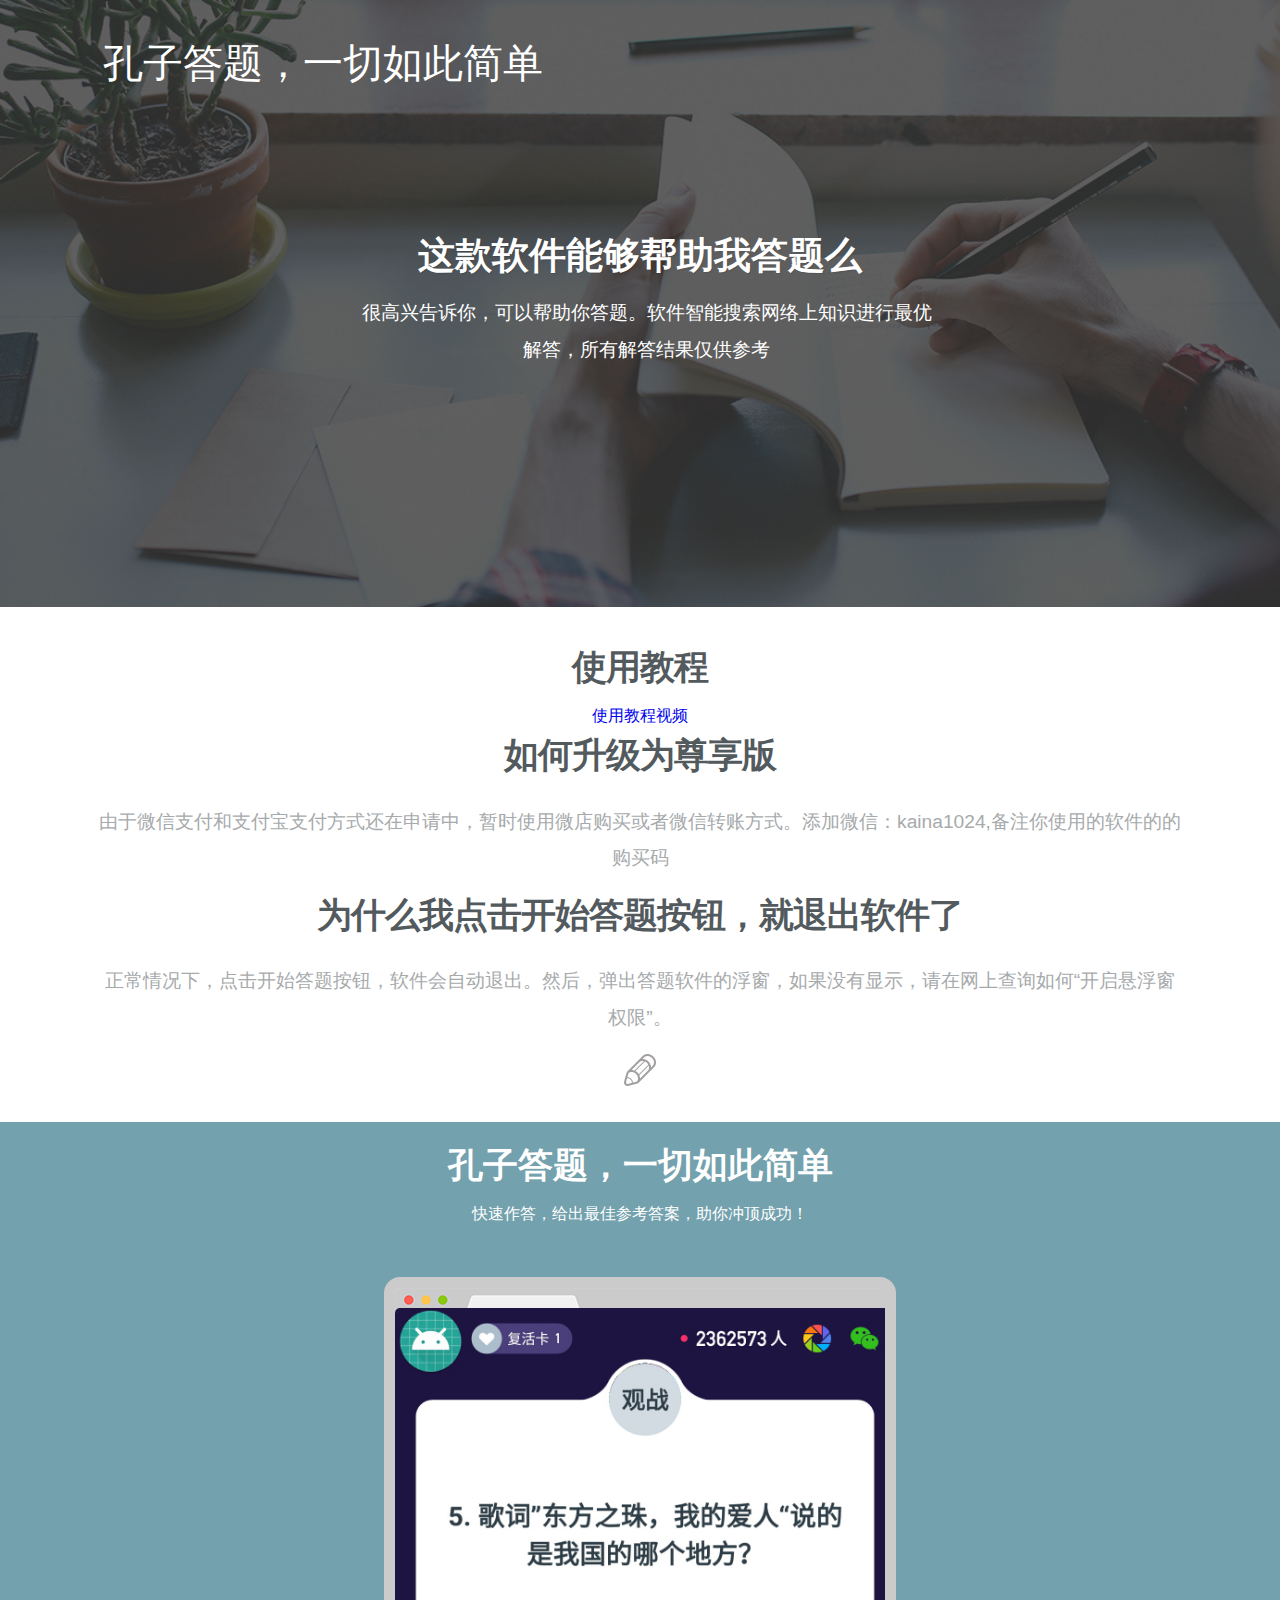
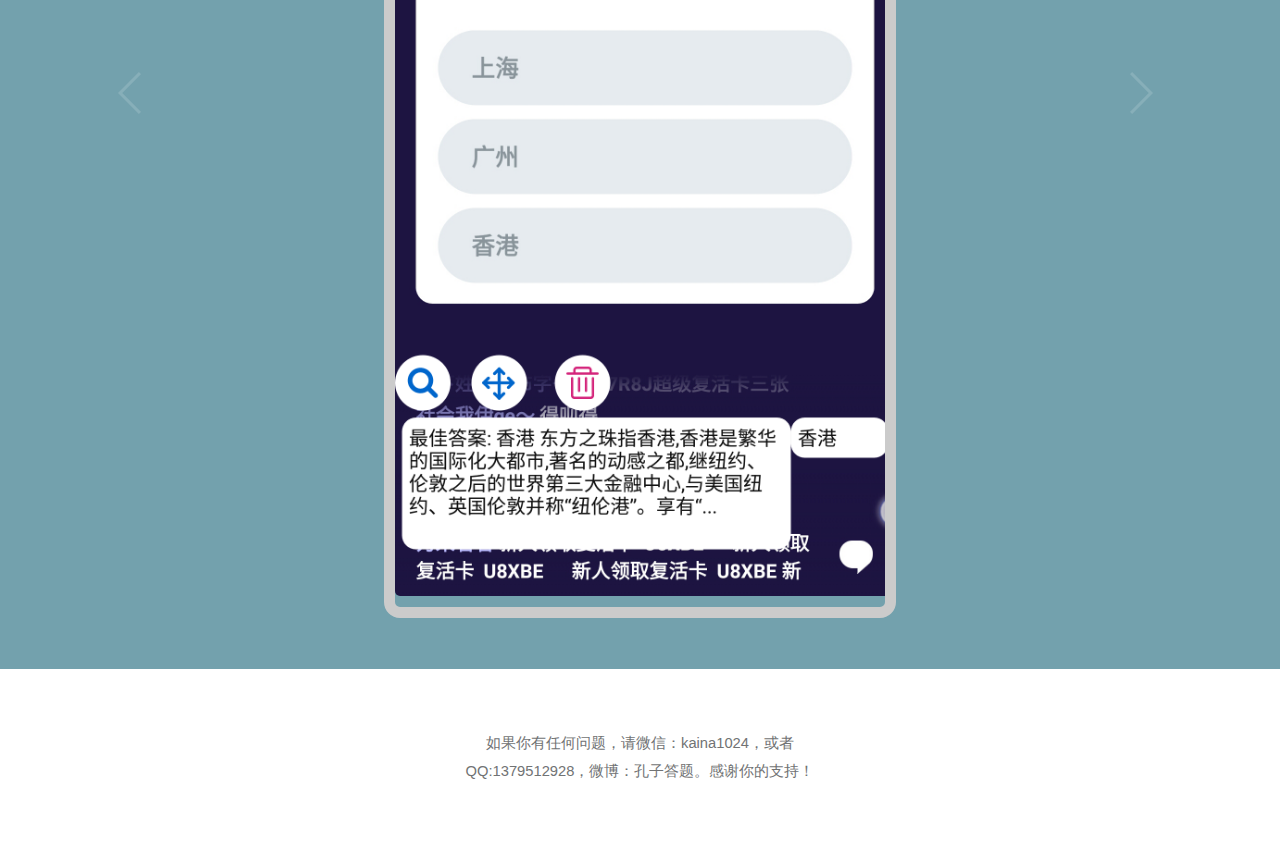
==== commit 0ad7fc4e: "add info" ====
--- a/index.html
+++ b/index.html
@@ -38,11 +38,7 @@
 					<p>很高兴告诉你，可以帮助你答题。软件智能搜索网络上知识进行最优解答，所有解答结果仅供参考</p>
 				</div>
 
-
-				<div class="da-slide">
-					<h2>为什么我点击开始答题按钮，就退出软件了</h2>
-					<p>正常情况下，点击开始答题按钮，软件会自动退出。然后，弹出答题软件的浮窗，如果没有显示，请在网上查询如何“开启悬浮窗权限”。</p>
-				</div>
+ 
 
 				<div class="da-slide">
 					<h2>这款软件能帮助我答哪些软件的题目</h2>
@@ -89,6 +85,11 @@
 				<div class="col_1_of_1 span_1_of_1">
 				   <h3>如何升级为尊享版</h3>
 				  <p>由于微信支付和支付宝支付方式还在申请中，暂时使用微店购买或者微信转账方式。添加微信：kaina1024,备注你使用的软件的的购买码</p>
+				</div>
+
+				<div class="col_1_of_1 span_1_of_1">
+				   <h3>为什么我点击开始答题按钮，就退出软件了</h3>
+				  <p>正常情况下，点击开始答题按钮，软件会自动退出。然后，弹出答题软件的浮窗，如果没有显示，请在网上查询如何“开启悬浮窗权限”。</p>
 				</div>
 				
 				<div class="pen">
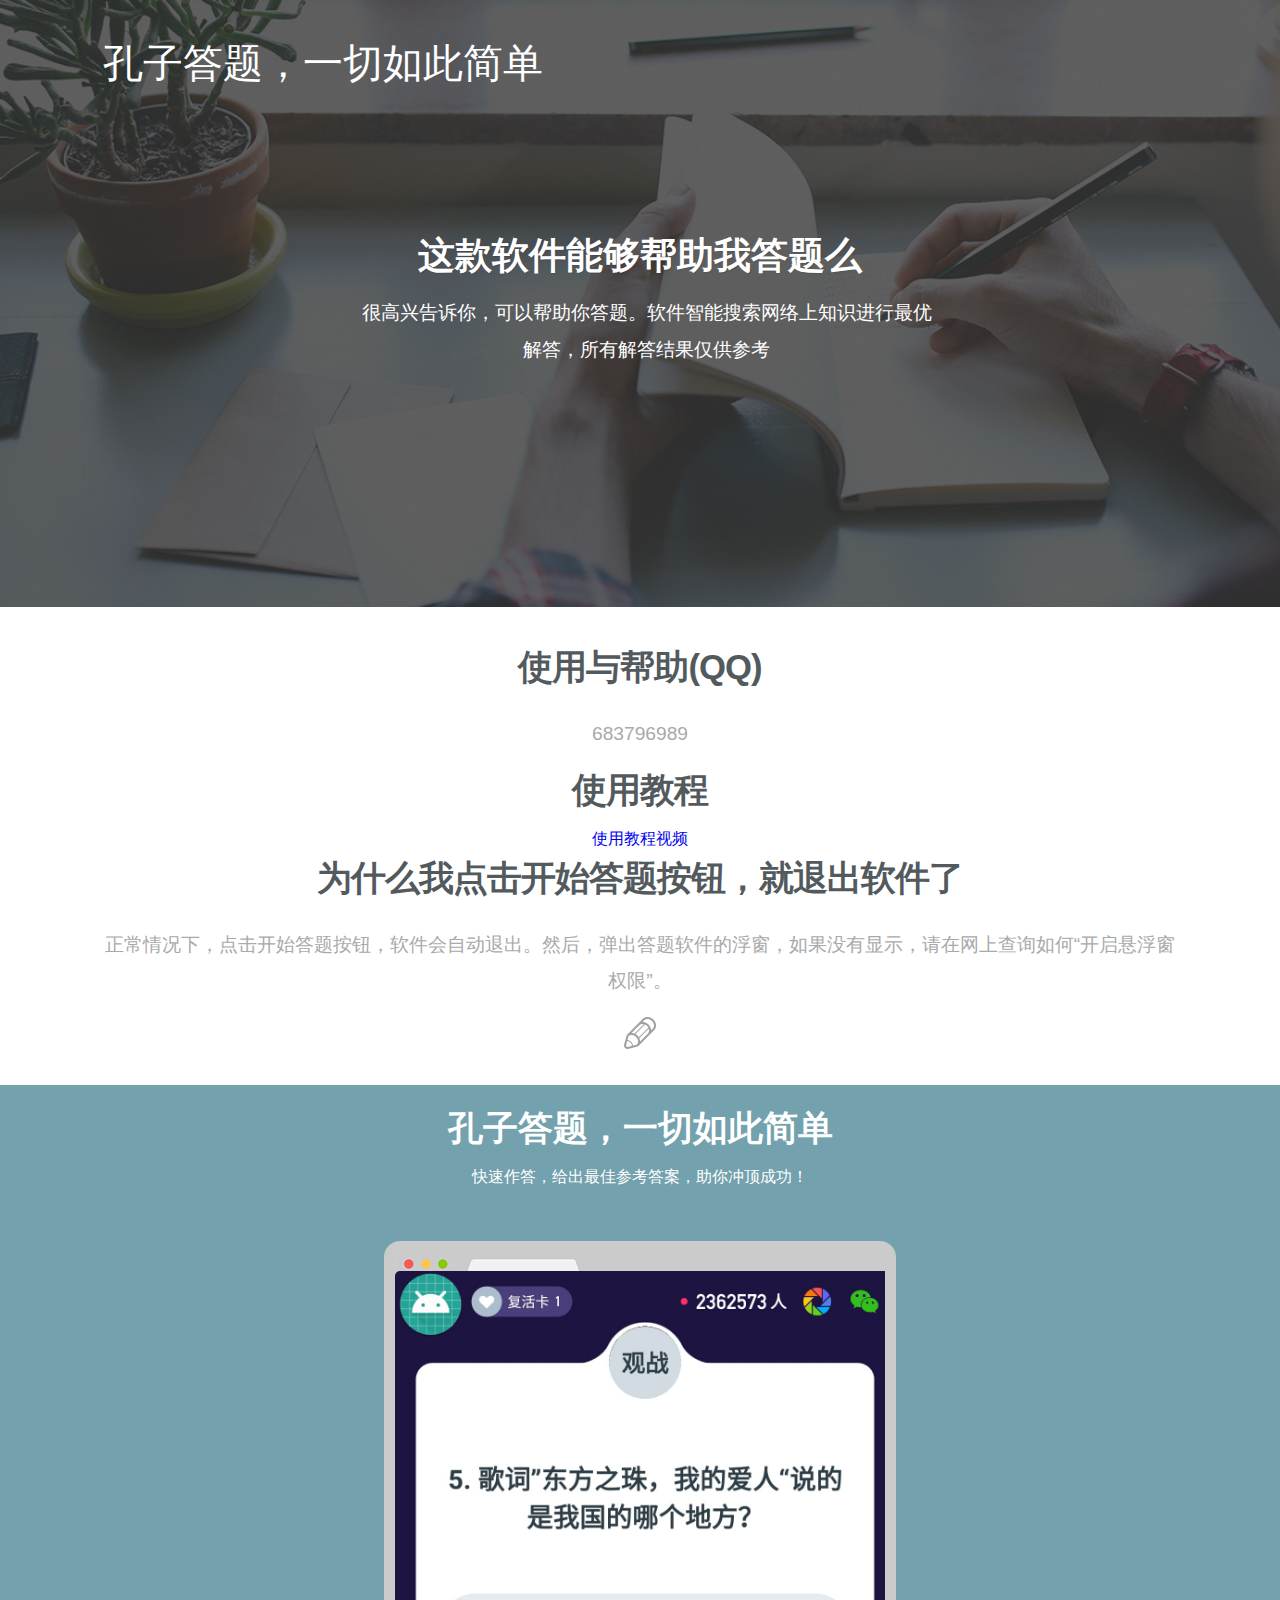
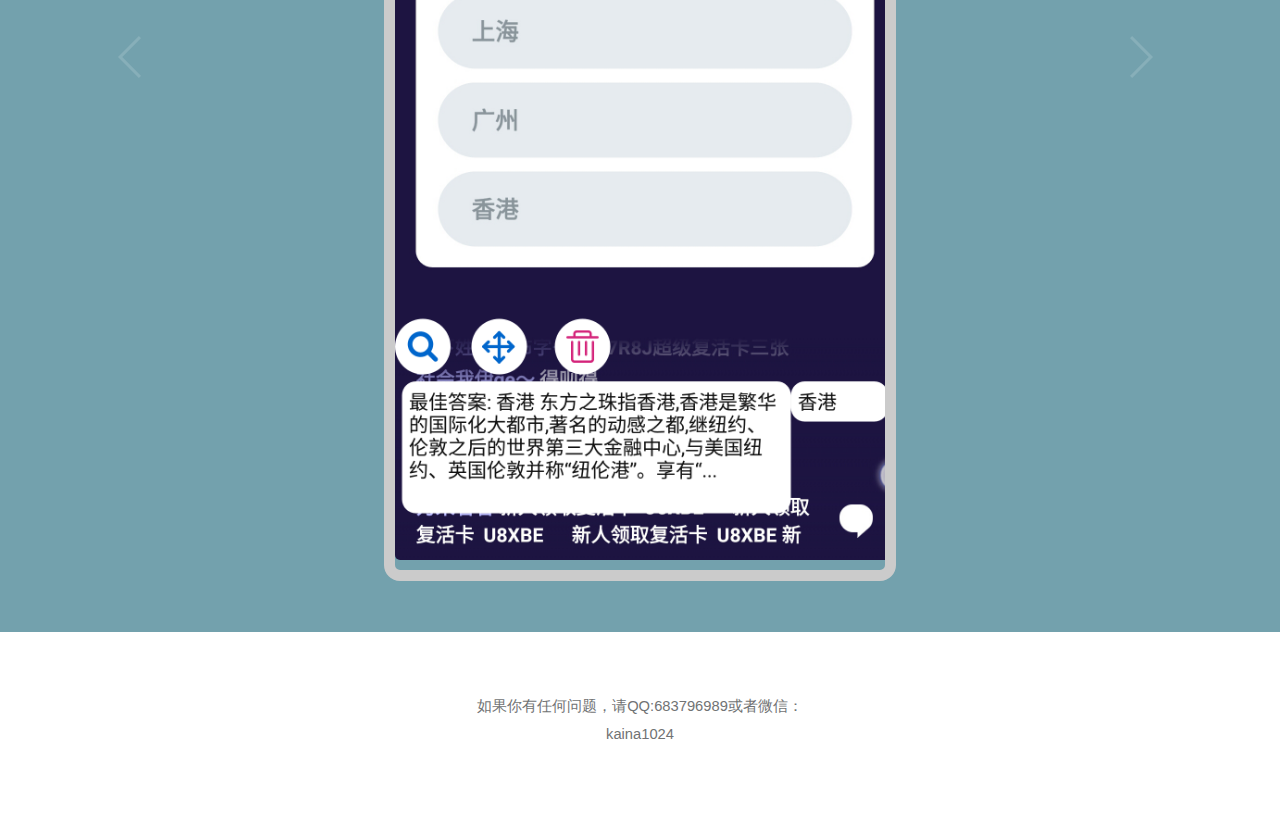
==== commit b4f31904: "Update index.html" ====
--- a/index.html
+++ b/index.html
@@ -46,7 +46,7 @@
 				</div>
 				<div class="da-slide">
 					<h2>这款软件一直免费使用么</h2>
-					<p>没错，免费使用的。对于普通用户，每天使用次数可能有所限制。您可以升级为尊享版用户，一次升级享受永久无限制使用</p>
+					<p>免费，免费，免费！</p>
 				
 				</div>
 
@@ -78,15 +78,17 @@
 			<div class="section group">
 
 				<div class="col_1_of_1 span_1_of_1">
+				   <h3>使用与帮助(QQ)</h3>
+				  <p>683796989</p>
+				</div>
+
+
+				<div class="col_1_of_1 span_1_of_1">
 				   <h3>使用教程</h3>
 				   	<a href="http://www.meipai.com/media/944065412?uid=1571356041">使用教程视频</a>
 				</div>
 
-				<div class="col_1_of_1 span_1_of_1">
-				   <h3>如何升级为尊享版</h3>
-				  <p>由于微信支付和支付宝支付方式还在申请中，暂时使用微店购买或者微信转账方式。添加微信：kaina1024,备注你使用的软件的的购买码</p>
-				</div>
-
+				
 				<div class="col_1_of_1 span_1_of_1">
 				   <h3>为什么我点击开始答题按钮，就退出软件了</h3>
 				  <p>正常情况下，点击开始答题按钮，软件会自动退出。然后，弹出答题软件的浮窗，如果没有显示，请在网上查询如何“开启悬浮窗权限”。</p>
@@ -263,7 +265,7 @@
 								<!-----pop-up-grid---->
 							</div>
 							<div class="clear"> </div>
-							<h6>如果你有任何问题，请微信：kaina1024，或者QQ:1379512928，微博：孔子答题。感谢你的支持！</h6>
+							<h6>如果你有任何问题，请QQ:683796989或者微信：kaina1024</h6>
 					</div>
 				</div>
 			</div>
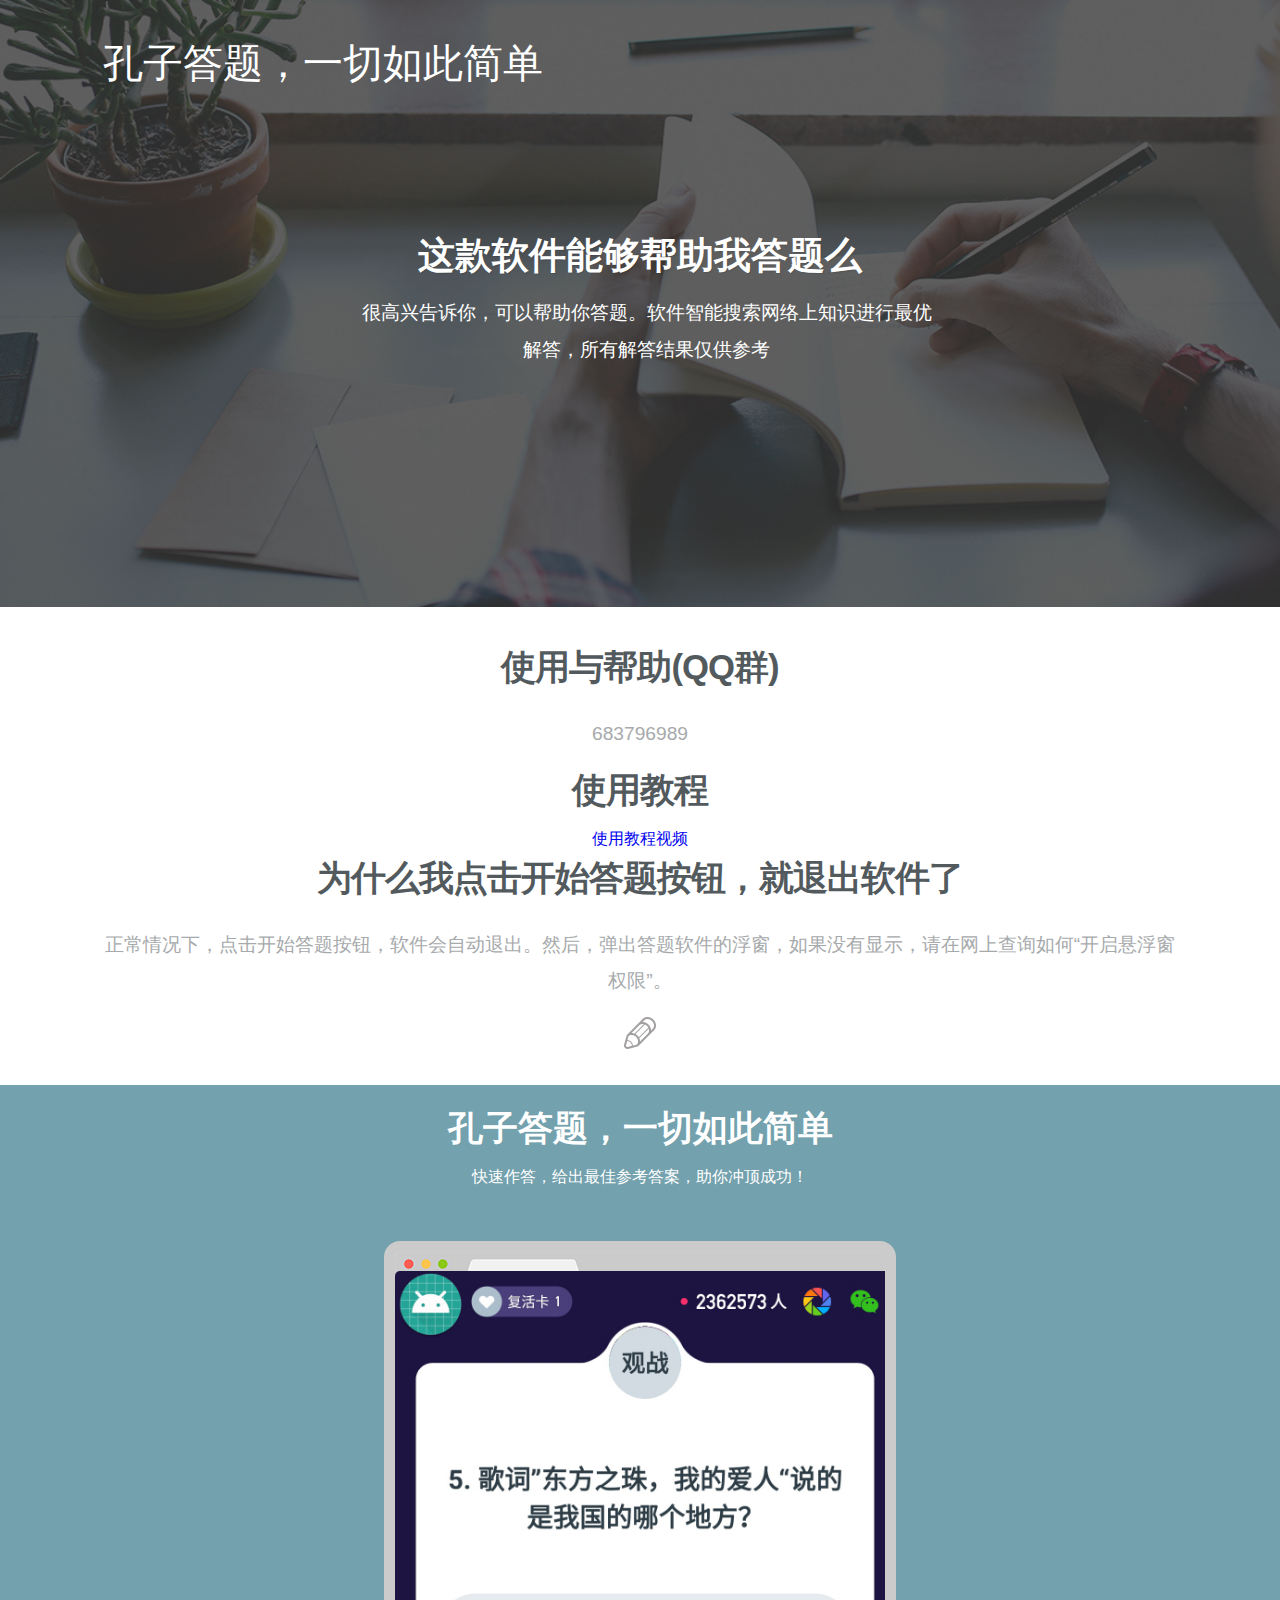
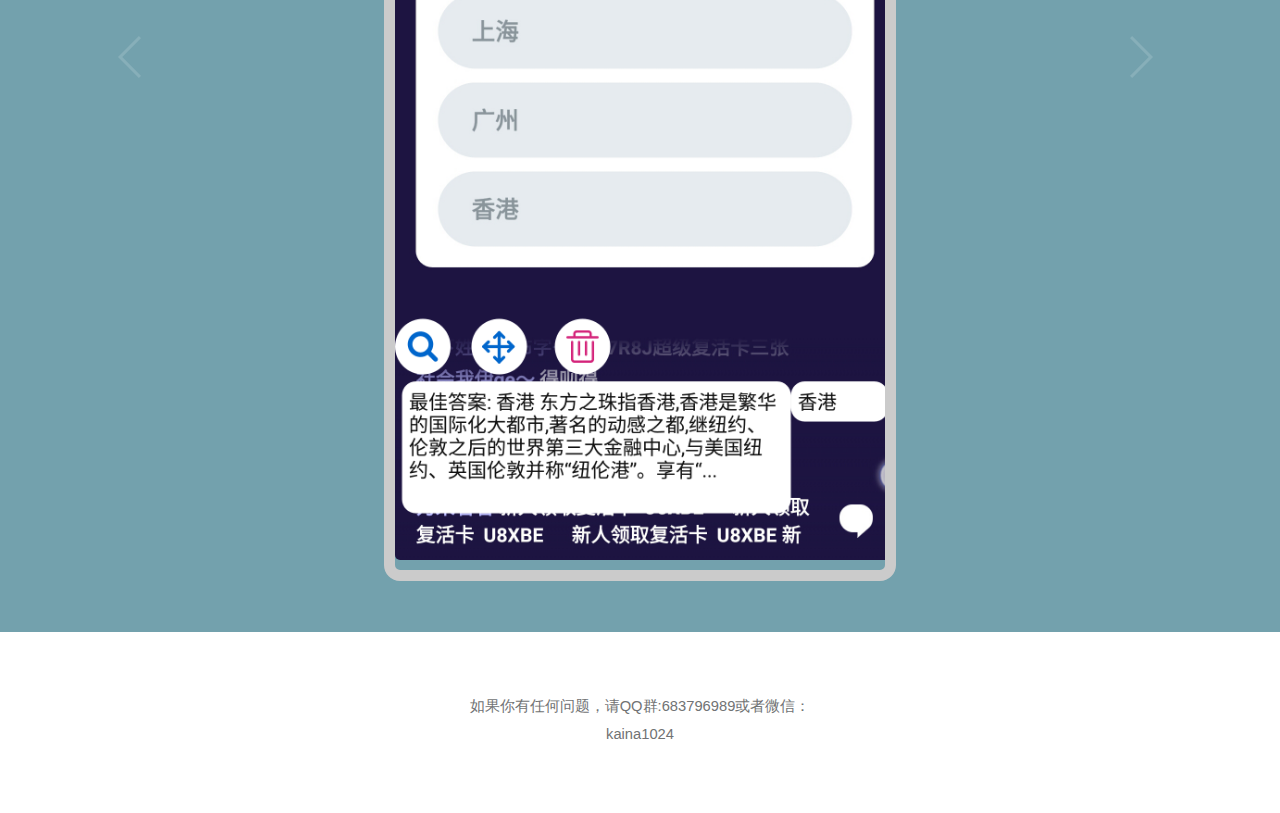
==== commit 1534e591: "Update index.html" ====
--- a/index.html
+++ b/index.html
@@ -78,7 +78,7 @@
 			<div class="section group">
 
 				<div class="col_1_of_1 span_1_of_1">
-				   <h3>使用与帮助(QQ)</h3>
+				   <h3>使用与帮助(QQ群)</h3>
 				  <p>683796989</p>
 				</div>
 
@@ -265,7 +265,7 @@
 								<!-----pop-up-grid---->
 							</div>
 							<div class="clear"> </div>
-							<h6>如果你有任何问题，请QQ:683796989或者微信：kaina1024</h6>
+							<h6>如果你有任何问题，请QQ群:683796989或者微信：kaina1024</h6>
 					</div>
 				</div>
 			</div>
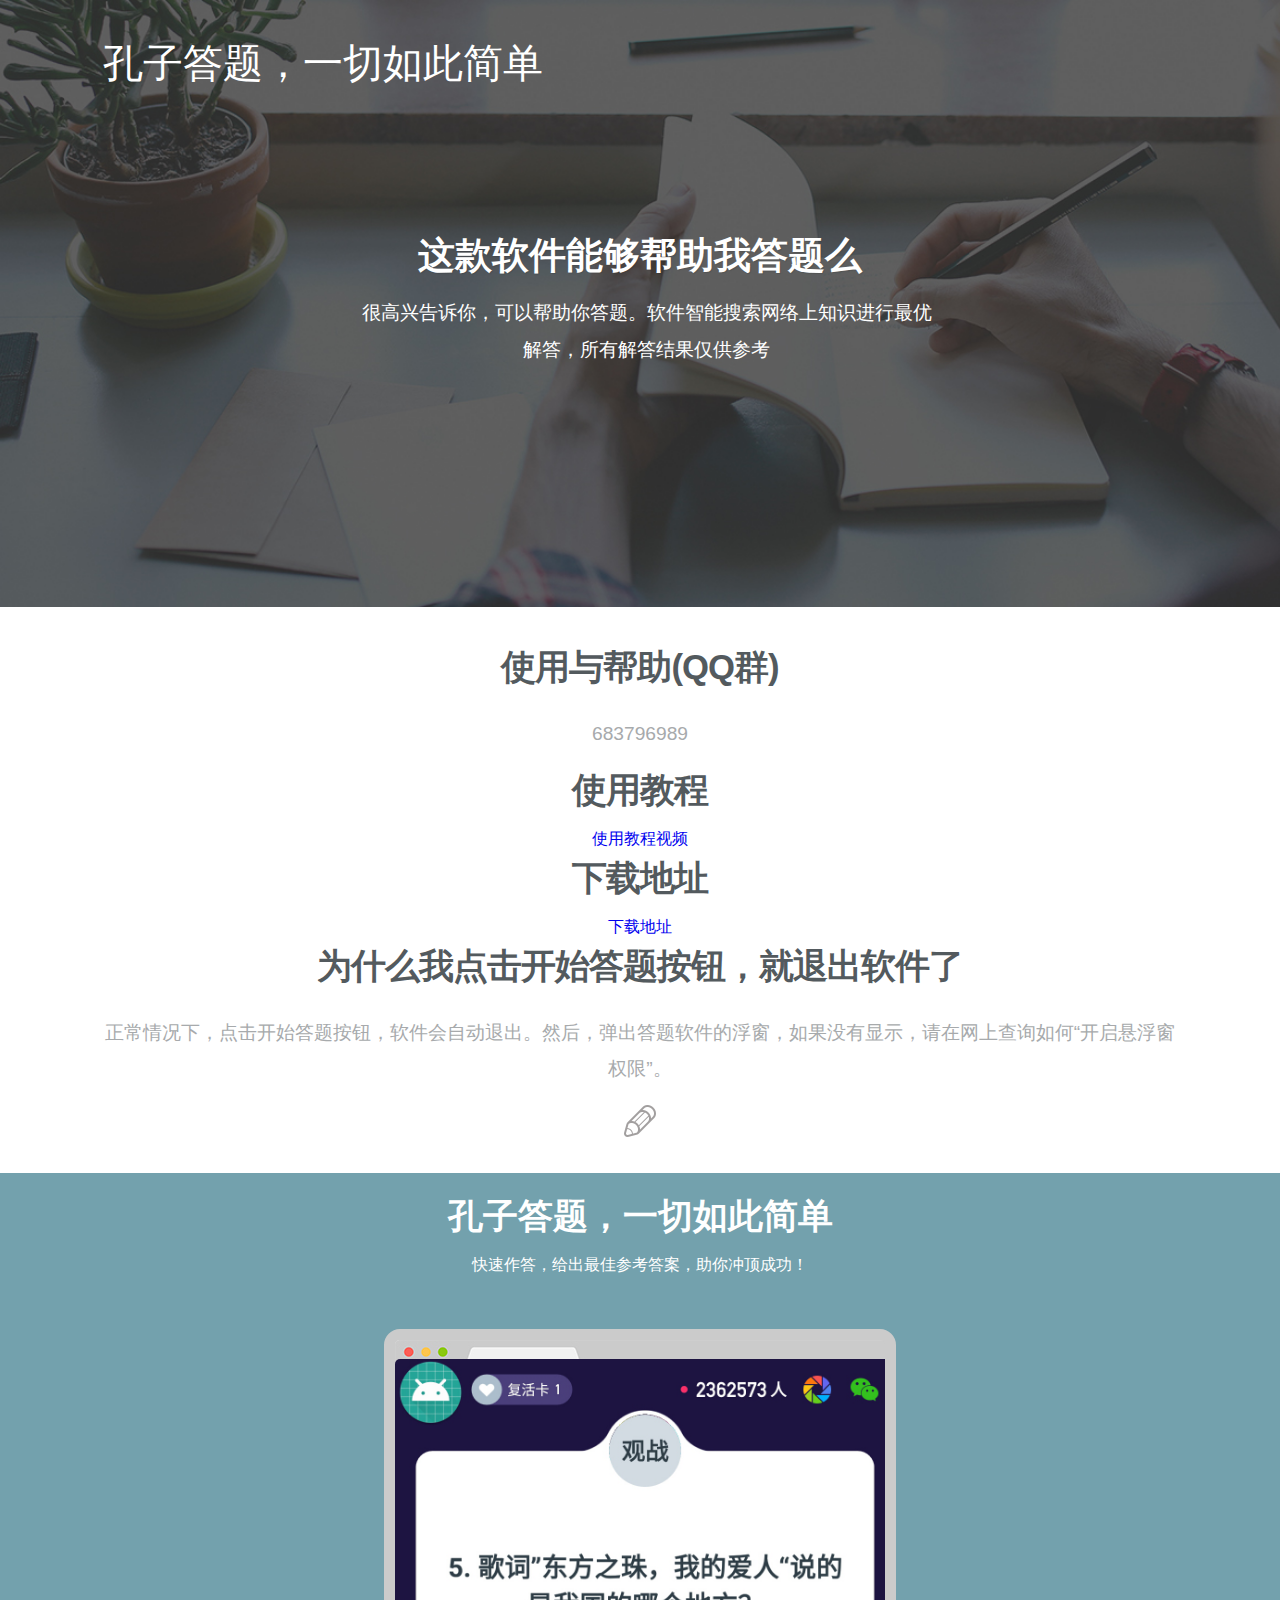
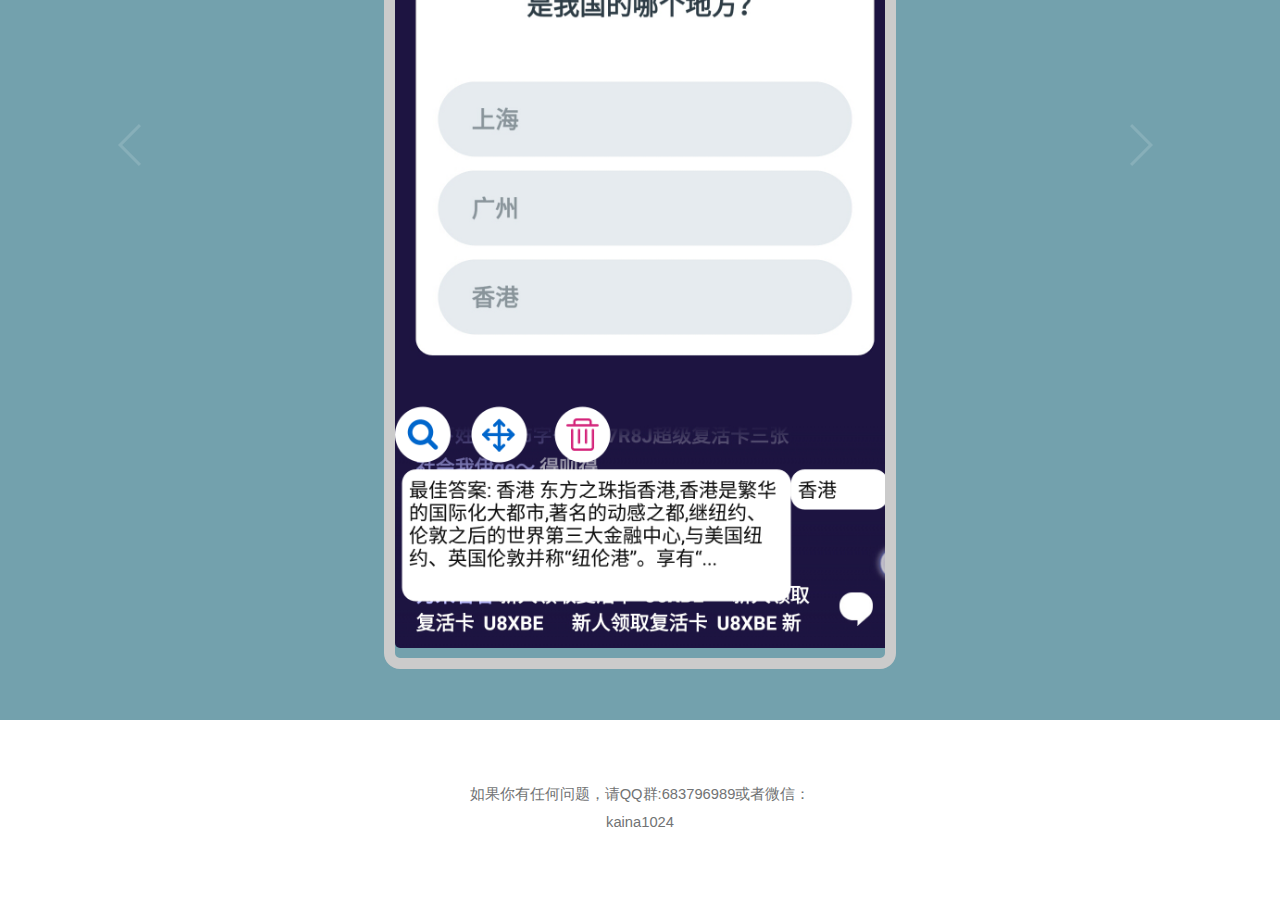
==== commit 850ae16d: "Update index.html" ====
--- a/index.html
+++ b/index.html
@@ -88,6 +88,10 @@
 				   	<a href="http://www.meipai.com/media/944065412?uid=1571356041">使用教程视频</a>
 				</div>
 
+				<div class="col_1_of_1 span_1_of_1">
+				   <h3>下载地址</h3>
+				   	<a href="https://www.baidu.com">下载地址</a>
+				</div>
 				
 				<div class="col_1_of_1 span_1_of_1">
 				   <h3>为什么我点击开始答题按钮，就退出软件了</h3>
